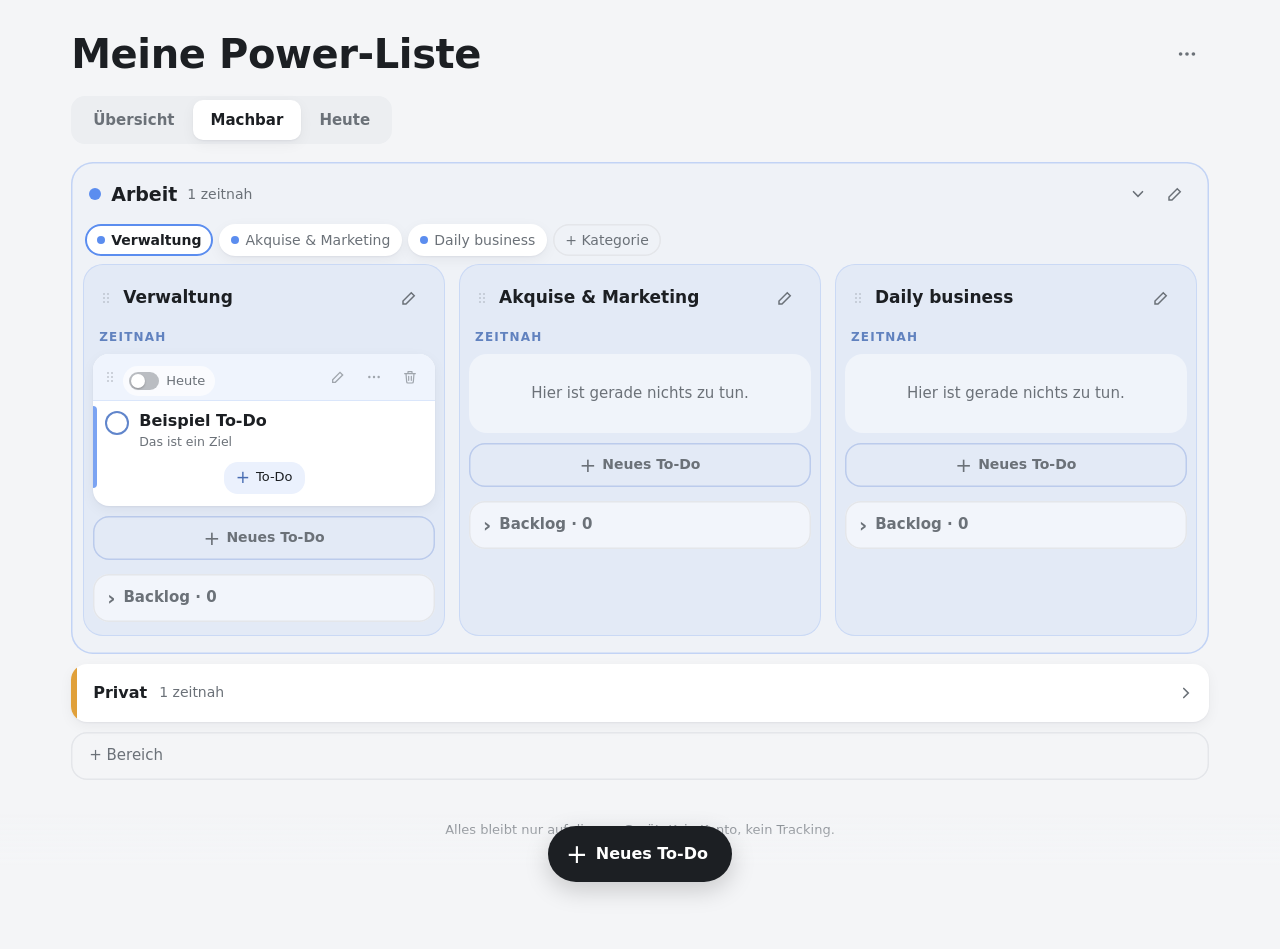
==== index.html @ 50ae7028 "Merge pull request #10 from WeirdoAndBo/claude/project-thread-3xnp7u Kategorie-Navigation über den S" ====
<!DOCTYPE html>
<html lang="de">
<head>
<meta charset="utf-8">
<meta name="viewport" content="width=device-width,initial-scale=1,viewport-fit=cover">
<title>Meine Power-Liste</title>
<meta name="description" content="Ruhige To-Do-Liste für neurodivergente Menschen. Alles bleibt auf diesem Gerät.">
<meta name="theme-color" content="#f4f5f7">
<link rel="manifest" href="manifest.webmanifest">
<link rel="icon" href="icons/icon.svg" type="image/svg+xml">
<link rel="icon" href="icons/icon-192.png" type="image/png" sizes="192x192">
<link rel="apple-touch-icon" href="icons/apple-touch-icon.png">
<meta name="mobile-web-app-capable" content="yes">
<meta name="apple-mobile-web-app-capable" content="yes">
<meta name="apple-mobile-web-app-title" content="Power-Liste">
<meta name="apple-mobile-web-app-status-bar-style" content="default">
<link rel="stylesheet" href="css/app.css">
</head>
<body>
<div class="wrap">
 <header>
  <input class="name" id="name" aria-label="Name der Liste" autocomplete="off">
  <span id="inboxSlot"></span>
  <button class="iconbtn" data-act="menu" aria-label="Einstellungen"><svg width="22" height="22" viewBox="0 0 24 24" fill="currentColor"><circle cx="5" cy="12" r="2"/><circle cx="12" cy="12" r="2"/><circle cx="19" cy="12" r="2"/></svg></button>
 </header>
 <div class="switch" role="group" aria-label="Ansicht">
  <button data-view="baum">Übersicht</button><button data-view="jetzt">Machbar</button><button data-view="heute">Heute</button>
 </div>
 <main id="acc"></main>
 <p class="foot">Alles bleibt nur auf diesem Gerät. Kein Konto, kein Tracking.</p>
</div>
<div class="dock"><button class="plus" data-act="add"><span>+</span> Neues To-Do</button></div>
<div id="focus" hidden></div>
<div id="modal" hidden></div>
<div id="toast" role="status" hidden></div>
<input type="file" id="importFile" accept=".json,application/json" hidden>
<script src="js/app.js"></script>
</body>
</html>
---- css/app.css ----
/* ============================================================================
   Meine Power-Liste – Gestaltung
   Ruhig, freundlich, aufgeräumt. Wenig Text, viel Luft. Helles Grau-Weiß, tiefe Tinte,
   Bereiche als sanfte Farbtöne, abgerundete Systemschrift (funktioniert offline).

   LESEHILFE (siehe auch DEVELOPING.md)
   - Farben, Schrift und Schatten: die Variablen in :root direkt hier drunter.
     light-dark(hell, dunkel) = erster Wert im hellen, zweiter im dunklen Modus.
   - --c ist die Farbe des jeweiligen Bereichs. Sie wird im HTML pro Element gesetzt
     (style="--c:…") und gilt dann für alles darin.
   - Jede Klasse ist an EINER Stelle beschrieben. Die Datei ist nach Teilen der App
     geordnet (Kopf, Bereiche, Karten, Übersicht, Heute, Fokusmodus, Popup …).
     Im Editor einfach nach dem Klassennamen suchen, z. B. „.card“.
   - Bildschirmbreiten: Regeln in @media(min-width:700px) gelten nur auf breiten
     Bildschirmen (Desktop), @media(max-width:…) nur auf schmalen (Handy).
   ============================================================================ */

/* ---------- Farben und Grundlagen ---------- */
:root{color-scheme:light dark;
--bg:light-dark(#f4f5f7,#141618);           /* Hintergrund der Seite */
--card:light-dark(#fff,#1e2124);            /* Karten, Popups */
--ink:light-dark(#1c1f23,#eceef0);          /* Schrift */
--mute:light-dark(#6b7178,#9aa1a8);         /* leise Schrift, Symbole */
--line:light-dark(#e4e6ea,#2c3035);         /* feine Linien */
--soft:light-dark(#eceef1,#25292d);         /* sanfte Flächen, z. B. beim Drüberfahren */
--acc:light-dark(#1c1f23,#eceef0);          /* Hauptknöpfe */
--accInk:light-dark(#fff,#141618);          /* Schrift auf Hauptknöpfen */
--shadow:0 1px 2px rgb(20 25 30/.05),0 4px 14px rgb(20 25 30/.05)}
:root[data-theme=light]{color-scheme:light}:root[data-theme=dark]{color-scheme:dark}
*{box-sizing:border-box;min-width:0}
body{margin:0;background:var(--bg);color:var(--ink);font:15px/1.5 ui-rounded,"SF Pro Rounded","Nunito","Segoe UI",system-ui,sans-serif;overflow-x:clip;-webkit-tap-highlight-color:transparent}
button,input,select{font:inherit;color:inherit}
button{cursor:pointer;border:0;background:none;padding:0}
:focus-visible{outline:3px solid color-mix(in srgb,var(--c,#5b8def) 70%,transparent);outline-offset:2px;border-radius:12px}
.wrap{max-width:1240px;margin:0 auto;padding:0 max(4vw,16px)}
.foot{color:var(--mute);font-size:13px;text-align:center;margin:-90px 0 110px}
/* Einstellung „Sanfte Animationen“ aus */
.noanim *,.noanim *::before{transition:none!important;animation:none!important}

/* ---------- Kopf: Name der Liste, Einstellungen, Umschalter Übersicht/Machbar/Heute ---------- */
header{padding:28px 0 6px;display:flex;align-items:center;gap:12px;flex-wrap:wrap}
.name{flex:1 1 240px;font-size:clamp(28px,5vw,40px);font-weight:700;letter-spacing:-.01em;border:0;background:transparent;padding:4px 8px;margin-left:-8px;border-radius:12px;line-height:1.1}
.name:hover{background:var(--soft)}.name:focus{outline:none;background:var(--card);box-shadow:var(--shadow)}
.iconbtn{width:44px;height:44px;border-radius:50%;display:grid;place-items:center;color:var(--mute)}
.iconbtn:hover{background:var(--soft)}
.inbox{height:36px;padding:0 14px;border-radius:18px;background:var(--card);box-shadow:var(--shadow);font-size:15px;color:var(--mute)}
.inbox b{color:var(--ink)}
.switch{display:inline-flex;background:var(--soft);border-radius:14px;padding:4px;margin:10px 0 18px}
.switch button{min-height:40px;padding:0 18px;border-radius:10px;font-size:15px;font-weight:600;color:var(--mute)}
.switch button[aria-pressed=true]{background:var(--card);color:var(--ink);box-shadow:var(--shadow)}

/* ---------- Bereiche: zugeklappt als Leiste, aufgeklappt mit Kategorie-Spalten ---------- */
#acc{display:grid;grid-template-columns:minmax(0,1fr);gap:10px;padding-bottom:130px}
.catbar{display:flex;align-items:center;gap:12px;width:100%;min-height:58px;padding:0 14px 0 22px;border-radius:16px;background:var(--card);box-shadow:var(--shadow);text-align:left;position:relative;overflow:hidden;transition:background .15s}
.catbar::before{content:'';position:absolute;left:0;top:0;bottom:0;width:6px;background:var(--c)}
.catbar b{font-size:16px;font-weight:600}.catbar small{flex:1;color:var(--mute);font-size:14px}
.catbar svg{color:var(--mute)}
.catbar:hover{background:color-mix(in srgb,var(--c) 7%,var(--card))}
/* Knopf „+ Bereich“ */
.catbar.new{box-shadow:inset 0 0 0 1.5px var(--line);background:transparent;color:var(--mute);min-height:48px;padding-left:18px}.catbar.new::before{display:none}
.cat.open{border-radius:22px;background:color-mix(in srgb,var(--c) 3%,var(--bg));padding:4px 12px 14px;box-shadow:inset 0 0 0 1.5px color-mix(in srgb,var(--c) 30%,transparent)}
.cathead{display:flex;align-items:center;gap:6px;min-height:56px}
.cathead .ct{flex:1;display:flex;align-items:center;gap:10px;font-size:19px;font-weight:700;text-align:left;min-height:48px;padding-left:6px}
.cathead .ct i{width:12px;height:12px;border-radius:50%;background:var(--c);flex:none}
.cathead .ct small{color:var(--mute);font-size:14px;font-weight:500}
.cathead .ct svg{transform:rotate(90deg);color:var(--mute);margin-left:auto}
/* Kategorie-Navigation: kleine Knöpfe über den Spalten, immer alle sichtbar (brechen in mehrere Zeilen um).
   Klick springt zur Spalte, die kurz aufleuchtet (Klasse .jump, setzt app.js). */
.subtabs{display:flex;flex-wrap:wrap;gap:6px;padding:2px 2px 12px}
.tab{flex:none;display:flex;align-items:center;gap:6px;min-height:32px;max-width:100%;padding:4px 12px;line-height:1.2;text-align:left;border-radius:20px;background:var(--card);box-shadow:var(--shadow);font-size:14px;color:var(--mute)}
.tab i{width:8px;height:8px;border-radius:50%;background:var(--c)}
.tab[aria-current=true]{color:var(--ink);font-weight:600;box-shadow:inset 0 0 0 2px var(--c)}
.tab.new{background:transparent;box-shadow:inset 0 0 0 1.5px var(--line)}
/* Spalten: auf dem Handy eine pro Bildschirm zum Wischen, am Desktop nebeneinander */
.cols{display:flex;gap:14px;overflow-x:auto;scroll-snap-type:x mandatory;scrollbar-width:none;padding-bottom:4px;align-items:stretch;transition:mask-position .2s}
.cols::-webkit-scrollbar{display:none}
.cat .col{flex:0 0 100%;scroll-snap-align:start;background:color-mix(in srgb,var(--c) 11%,var(--bg));border-radius:20px;padding:10px 10px 14px;box-shadow:inset 0 0 0 1px color-mix(in srgb,var(--c) 18%,transparent)}
.colhead{display:flex;align-items:center;gap:10px;margin:2px 4px 8px}
.colhead h2{margin:0;font-size:17px;display:flex;align-items:center;gap:10px}
.colhead button{margin-left:auto}
/* Griff zum Umsortieren der Kategorie-Spalten (im Spaltenkopf) */
.colhead .colgrip{margin:0 -4px 0 -2px;width:22px;height:36px;flex:none;display:grid;place-items:center;color:var(--mute);opacity:.3;cursor:grab;touch-action:none;border-radius:8px}
.colgrip svg{width:8px;height:14px}
.col:hover .colgrip{opacity:.7}
.colgrip:hover,.colgrip:focus-visible{opacity:1;background:color-mix(in srgb,var(--c) 14%,transparent)}
/* Touch-Geräte: deutlicher sichtbar und größere Fläche zum Anfassen */
@media(hover:none){.colhead .colgrip{opacity:.45;position:relative}.colgrip::before{content:'';position:absolute;inset:-4px -8px}}
/* Desktop: Spalten nebeneinander mit sinnvoller Mindestbreite. Passen nicht alle hin, wird seitlich gewischt/gescrollt. */
@media(min-width:700px){.cols{scroll-snap-type:x proximity;flex-wrap:nowrap}.cat .col{flex:1 0 300px;max-width:440px}.cat .col:only-child{max-width:600px}
 .subtabs{padding-bottom:8px}}
/* Spalte leuchtet kurz auf, nachdem man über die Kategorie-Navigation hingesprungen ist */
.cat .col.jump{animation:coljump 1s ease-out}
@keyframes coljump{0%,35%{box-shadow:inset 0 0 0 3px var(--c)}100%{box-shadow:inset 0 0 0 1px color-mix(in srgb,var(--c) 18%,transparent)}}
/* Weiche Kante rechts/links, wenn es dort noch mehr Spalten gibt (Klassen ovf-r/ovf-l, setzt app.js). Nur Desktop. */
@media(min-width:700px){
.cat.ovf-r .cols{-webkit-mask-image:linear-gradient(to right,#000 calc(100% - 56px),transparent);mask-image:linear-gradient(to right,#000 calc(100% - 56px),transparent)}
.cat.ovf-l .cols{-webkit-mask-image:linear-gradient(to left,#000 calc(100% - 56px),transparent);mask-image:linear-gradient(to left,#000 calc(100% - 56px),transparent)}
.cat.ovf-l.ovf-r .cols{-webkit-mask-image:linear-gradient(to right,transparent,#000 56px,#000 calc(100% - 56px),transparent);mask-image:linear-gradient(to right,transparent,#000 56px,#000 calc(100% - 56px),transparent)}}

/* ---------- Listen in einer Spalte: Zeitnah, Backlog, Erledigt ---------- */
.zlabel{font-size:12px;font-weight:700;letter-spacing:.1em;text-transform:uppercase;color:color-mix(in srgb,var(--c) 60%,var(--mute));margin:2px 6px 8px}
.list{display:grid;gap:10px}
.zone.list{min-height:64px;border-radius:18px;transition:background .15s}
.empty{padding:28px 18px;text-align:center;color:var(--mute);border-radius:18px;background:color-mix(in srgb,var(--c) 6%,transparent);font-size:15px}
.cat .col .empty{background:color-mix(in srgb,var(--card) 45%,transparent)}
/* Aufklappbare Kästen: „Erledigt“ (details.done) und „Backlog“ (details.bl) */
details.done{margin-top:18px}
details.bl{margin-top:14px;border-radius:16px;background:color-mix(in srgb,var(--card) 55%,transparent);box-shadow:inset 0 0 0 1.5px var(--line)}
details.done summary,details.bl summary{list-style:none;cursor:pointer;color:var(--mute);font-size:15px;display:flex;align-items:center}
details.done summary{padding:8px 4px;gap:6px}
details.bl summary{font-weight:600;padding:0 14px;min-height:48px;gap:8px}
details.done summary::-webkit-details-marker,details.bl summary::-webkit-details-marker{display:none}
details.done summary::before,details.bl summary::before{content:'›';display:inline-block;transition:transform .2s;font-size:20px;line-height:1}
details.done[open] summary::before,details.bl[open] summary::before{transform:rotate(90deg)}
/* Knopf „+ Neues To-Do“ unter den Karten einer Spalte */
.coladd{display:flex;align-items:center;justify-content:center;gap:6px;width:100%;min-height:44px;margin-top:10px;border-radius:16px;box-shadow:inset 0 0 0 1.5px color-mix(in srgb,var(--c) 30%,var(--line));color:var(--mute);font-size:14px;font-weight:600}
.coladd span{font-size:20px;font-weight:400;line-height:1}
.coladd:hover{background:color-mix(in srgb,var(--card) 60%,transparent);color:var(--ink)}
/* Zeile in „Erledigt“ und ähnlichen Listen */
.drow{display:flex;gap:10px;align-items:center;padding:8px 6px}
.drow span{color:var(--mute);text-decoration:line-through;text-decoration-color:color-mix(in srgb,var(--mute) 50%,transparent)}
.drow .mini.del{margin-left:auto}
/* Zeile im Backlog-Kasten */
.brow{display:flex;align-items:center;gap:2px;padding:2px 6px 2px 4px;border-top:1px solid var(--line);background:var(--card)}
.brow:last-child{border-radius:0 0 16px 16px}
.brow .t{flex:1;text-align:left;padding:8px 4px;font-size:14.5px;line-height:1.3;border-radius:8px}
.brow .t:hover{background:var(--soft)}
.brow small{display:block;color:var(--mute);font-size:13px}
.brow .grip{width:20px}.brow .grip svg{width:9px}
.bempty{margin:0;padding:4px 16px 14px;font-size:14px;color:var(--mute)}

/* ---------- Karte (Tabs „Machbar“ und „Heute“) ----------
   Aufbau: .chead (Kopfleiste) / .cbody (Häkchen + .ctext mit Titel) / .ask (Knopf „+ Vorher-To-Do“) */
.card{display:block;background:var(--card);border-radius:16px;padding:0 12px 12px;box-shadow:var(--shadow);cursor:pointer;position:relative;overflow:hidden;transition:transform .25s,opacity .25s}
/* farbiger Streifen links */
.card::after{content:'';position:absolute;left:0;top:52px;bottom:18px;width:4px;border-radius:0 4px 4px 0;background:var(--c);opacity:.8}
.card:hover{transform:translateY(-1px)}
.card.leaving{opacity:0;transform:translateY(8px)}
.card.dragging{box-shadow:0 12px 30px rgb(0 0 0/.18);transform:scale(1.01);z-index:2}.card.dragging .cgrip{cursor:grabbing}
.chead{display:flex;align-items:center;gap:2px;margin:0 -12px 10px;padding:4px 8px 4px 6px;min-height:36px;background:color-mix(in srgb,var(--c) 10%,var(--card));border-bottom:1px solid color-mix(in srgb,var(--c) 14%,transparent)}
.chead .sp{flex:1}
/* Griff zum Ziehen */
.cgrip{width:22px;height:34px;display:grid;place-items:center;color:var(--mute);opacity:.35;cursor:grab;touch-action:none;border-radius:6px;flex:none}
.cgrip svg{width:8px;height:14px}
.cgrip:hover,.cgrip:focus-visible{background:var(--soft)}
.card:hover .cgrip{opacity:.8}
/* Touch-Geräte: etwas größere Fläche zum Anfassen, rund um den Griff.
   position:relative hält diese Fläche beim Griff (sonst lag sie über der ganzen Karte). */
@media(hover:none){.cgrip{position:relative}.cgrip::before{content:'';position:absolute;inset:-4px -6px}}
/* Knöpfe Bearbeiten / Verschieben / Löschen */
.hbtn{width:34px;height:34px;border-radius:50%;display:grid;place-items:center;color:var(--mute);opacity:.6;flex:none}
.hbtn svg{width:16px;height:16px}.hbtn:hover,.hbtn:focus-visible{opacity:1;background:var(--soft)}
.cbody{display:flex;gap:10px;align-items:flex-start}
.ctext{flex:1}
.card h3{margin:0 0 1px;font-size:16px;font-weight:600;line-height:1.3}
.card .goal{margin:0;font-size:12.5px;color:var(--mute)}
.card .wait{margin:4px 0 0;font-size:12.5px;color:var(--mute)}
.card .ask{display:flex;align-items:center;gap:6px;width:fit-content;min-height:32px;margin:10px auto 0;padding:6px 12px;border-radius:14px;background:color-mix(in srgb,var(--c) 12%,var(--card));font-size:13px;line-height:1.25;text-align:left;color:var(--ink)}
.card .ask:hover{background:color-mix(in srgb,var(--c) 22%,var(--card))}
.card .ask b{font-size:17px;font-weight:500;line-height:1;color:color-mix(in srgb,var(--c) 70%,var(--ink))}
/* Ziel-Kette unter dem Titel („Ziel: …“, aufklappbar) */
.chain{margin:2px 0 0;font-size:12.5px;color:var(--mute)}
.chain summary{list-style:none;cursor:pointer;display:inline-flex;gap:4px;align-items:center;min-height:28px;border-radius:8px;padding-right:6px}
.chain summary::-webkit-details-marker{display:none}
.chain summary::after{content:'›';font-size:16px;line-height:1;transition:transform .2s;display:inline-block}
.chain[open] summary::after{transform:rotate(90deg)}
.chain ol{list-style:none;margin:4px 0 8px;padding:8px 12px;border-radius:12px;background:color-mix(in srgb,var(--c) 7%,var(--bg))}
.chain li{position:relative;padding:2px 0 2px 18px;color:var(--ink)}
.chain li::before{content:'';position:absolute;left:4px;top:10px;width:7px;height:7px;border-radius:50%;box-shadow:inset 0 0 0 1.5px var(--c)}
.chain li:not(:last-child)::after{content:'';position:absolute;left:7px;top:19px;bottom:-9px;width:1.5px;background:color-mix(in srgb,var(--c) 40%,transparent)}
.chain li.me{font-weight:600}.chain li.g::before{background:var(--c)}

/* ---------- Runder Abhak-Knopf ---------- */
.check{flex:none;width:24px;height:24px;border-radius:50%;box-shadow:inset 0 0 0 2px color-mix(in srgb,var(--c) 70%,var(--mute));display:grid;place-items:center;margin-top:0;transition:background .2s}
.check svg{width:13px;height:13px;opacity:0;color:#fff}
.check:hover{background:color-mix(in srgb,var(--c) 15%,transparent)}
.check[aria-checked=true]{background:var(--c);box-shadow:none}.check[aria-checked=true] svg{opacity:1}

/* ---------- Schalter „Heute“ (auf Karten; klein mit .tmini in der Übersicht) ---------- */
.today{display:inline-flex;flex-wrap:wrap;align-items:center;gap:7px;min-height:30px;margin-top:8px;padding:0 10px 0 6px;border-radius:15px;background:var(--soft);font-size:13px;color:var(--mute)}
/* der kleine Schiebeschalter: i = Bahn, i::after = Knopf */
.today i{width:30px;height:18px;border-radius:9px;background:color-mix(in srgb,var(--mute) 45%,transparent);position:relative;display:block;transition:background .2s}
.today i::after{content:'';position:absolute;top:2px;left:2px;width:14px;height:14px;border-radius:50%;background:#fff;box-shadow:0 1px 2px rgb(0 0 0/.25);transition:transform .2s}
.today[aria-checked=true]{background:color-mix(in srgb,var(--c) 14%,var(--soft));color:var(--ink)}
.today[aria-checked=true] i{background:var(--c)}.today[aria-checked=true] i::after{transform:translateX(12px)}
.chead .today{background:color-mix(in srgb,var(--card) 70%,transparent)}
.chead .today[aria-checked=true]{background:var(--card)}
.today.tmini{min-height:28px;padding:0 7px;flex:none;opacity:.55;background:transparent}
.today.tmini span{display:none}
.today.tmini i{width:26px;height:16px}.today.tmini i::after{width:12px;height:12px}.today.tmini[aria-checked=true] i::after{transform:translateX(10px)}
.today.tmini[aria-checked=true]{opacity:1}.tree .row:hover .today.tmini{opacity:1}

/* ---------- Kleine runde Knöpfe (+, Papierkorb, Pfeile) ---------- */
.mini{width:32px;height:32px;border-radius:50%;color:var(--mute);display:grid;place-items:center;font-size:18px;flex:none}
.mini:hover{background:var(--soft);color:var(--ink)}
.mini.del svg{width:16px;height:16px}.mini.del{opacity:.55}.mini.del:hover{opacity:1}
.chev svg{transition:transform .2s}.chev[aria-expanded=true] svg{transform:rotate(90deg)}

/* ---------- Tab „Übersicht“: Baum aus Zielen und Vorher-To-Dos ---------- */
.tree,.tree ul{list-style:none;margin:0;padding:0}
.tree>li{background:var(--card);border-radius:18px;box-shadow:var(--shadow);padding:8px 8px 8px 10px;margin-bottom:10px}
.tree ul{margin-left:22px;padding-left:12px;border-left:1.5px solid var(--line)}
.row{display:flex;align-items:center;gap:4px;min-height:46px}
.row .t{flex:1;min-width:0;text-align:left;padding:6px 4px;border-radius:8px;line-height:1.35;font-size:15px;overflow-wrap:break-word;hyphens:auto}
.row .t:hover{background:var(--soft)}
.tree>li>.row .t{font-weight:600;font-size:16px}
.row.isdone .t{color:var(--mute);text-decoration:line-through}
.row.inbl>.t{color:color-mix(in srgb,var(--ink) 72%,transparent)}
/* Schildchen „hilft“ und „Backlog“ */
.row .tag{flex:none;font-size:12px;color:var(--mute);background:var(--soft);border-radius:10px;padding:1px 8px}
.tag.bl{background:color-mix(in srgb,var(--c) 14%,var(--soft))}
.row .t .tag.bl{display:inline-block;vertical-align:2px;margin-left:4px;font-weight:500;font-size:11px;padding:0 7px}
/* Knöpfe im Baum erst beim Drüberfahren deutlich. Im Baum etwas schmaler, damit der Titel Platz behält.
   Unter-To-Dos haben keinen Papierkorb: Löschen über Tippen auf den Titel → „Bearbeiten“ → „Löschen“. */
.tree .mini{width:28px;opacity:.4;transition:opacity .15s}.tree .row:hover .mini,.tree .mini:focus-visible,.tree .chev{opacity:1}
@media(hover:none){.tree .mini{opacity:.6}}
.tree .row{gap:2px}
/* Kopf einer Ziel-Karte in der Übersicht (wie .chead auf Karten in „Machbar“) */
.tree>li>.chead{margin:-8px -8px 4px -10px;border-radius:18px 18px 0 0}
/* Griff an Unter-To-Dos: ziehen zum Umsortieren */
.tree .tgrip{width:18px;margin-left:-4px}
.tree .row:hover>.tgrip{opacity:.8}
@media(hover:none){.tree .tgrip{opacity:.6}}
/* Beim Ziehen: gezogenes To-Do blass, farbige Linie zeigt Stelle und Ebene */
body.treedrag{user-select:none;-webkit-user-select:none;cursor:grabbing}
.tree li.tdrag{opacity:.35}
.treeline{position:fixed;z-index:59;height:3px;border-radius:2px;background:var(--c);pointer-events:none;box-shadow:0 0 0 2px var(--card)}
.treeline::before{content:'';position:absolute;left:-5px;top:-3.5px;width:10px;height:10px;border-radius:50%;background:var(--c)}
/* Fortschrittsbalken unter einem Ziel */
.pbar{height:4px;border-radius:2px;background:var(--soft);margin:2px 8px 6px 40px;overflow:hidden}.pbar i{display:block;height:100%;background:var(--c);border-radius:2px;transition:width .5s}
/* Ziele im Backlog: blasser, mit gestrichelter Linie darüber */
.blhead{margin-top:22px;padding-top:14px;border-top:1.5px dashed color-mix(in srgb,var(--c) 30%,var(--line))}
.bltree>li{opacity:.62;box-shadow:none;background:color-mix(in srgb,var(--card) 70%,transparent)}.bltree>li:hover{opacity:.9}.bltree .row .t .tag.bl{display:none}

/* ---------- Tab „Heute“ ---------- */
.daywrap{max-width:620px;padding-bottom:120px}
.dayhead{margin:4px 0 14px;color:var(--mute);font-size:15px}
/* „Danach dran“: noch gesperrte To-Dos */
.wrow span{text-decoration:none;color:var(--ink);padding-left:42px}.wrow small{display:block;color:var(--mute);font-size:13px}

/* ---------- Knopf „+ Neues To-Do“ unten ---------- */
.dock{position:fixed;left:0;right:0;bottom:0;display:flex;justify-content:center;padding:14px 0 calc(18px + env(safe-area-inset-bottom));pointer-events:none;background:linear-gradient(transparent,var(--bg) 60%)}
.plus{pointer-events:auto;height:56px;padding:0 24px 0 18px;border-radius:28px;background:var(--acc);color:var(--accInk);display:flex;gap:8px;align-items:center;font-weight:600;font-size:16px;box-shadow:0 8px 24px rgb(0 0 0/.18)}
.plus span{font-size:26px;line-height:1;font-weight:400}

/* ---------- Fokusmodus (Vollbild für ein To-Do) ---------- */
#focus{position:fixed;inset:0;z-index:30;background:color-mix(in srgb,var(--c) 16%,var(--bg));display:flex;flex-direction:column;overflow:auto}
#focus[hidden]{display:none}
.ftop{display:flex;align-items:center;justify-content:space-between;padding:20px max(5vw,18px)}
.ftop .fbtns{display:flex;gap:4px}
.ftop small{font-size:13px;font-weight:700;letter-spacing:.14em;color:color-mix(in srgb,var(--c) 60%,var(--ink))}
.fmain{flex:1;width:min(600px,100%);margin:0 auto;padding:4vh 22px 40px;display:flex;flex-direction:column;justify-content:center;gap:18px}
.fmain .goal{margin:0;color:var(--mute);font-size:15px}
.fmain h1{margin:0;font-size:clamp(28px,6vw,44px);line-height:1.12;letter-spacing:-.01em;text-wrap:balance}
.bigcheck{display:flex;align-items:center;gap:14px;margin-top:8px;align-self:flex-start;padding:6px 18px 6px 6px;border-radius:40px;background:var(--card);box-shadow:var(--shadow);font-size:16px;color:var(--mute)}
.bigcheck .check{width:44px;height:44px}.bigcheck .check svg{width:22px;height:22px}
.before{display:grid;gap:6px}
.before p{margin:0;color:var(--mute);font-size:14px}
.before .drow{background:color-mix(in srgb,var(--card) 70%,transparent);border-radius:14px;padding:8px 12px}
.before .drow span{text-decoration:none;color:var(--ink)}
.softbtn{align-self:flex-start;min-height:44px;padding:0 18px;border-radius:22px;background:color-mix(in srgb,var(--card) 70%,transparent);font-size:15px}
.fbot{display:flex;justify-content:center;padding:18px 0 calc(28px + env(safe-area-inset-bottom))}

/* ---------- Popup (auf dem Handy als Blatt von unten) ---------- */
#modal{position:fixed;inset:0;z-index:40;background:rgb(15 18 22/.32);display:flex;align-items:center;justify-content:center;padding:16px}
#modal[hidden]{display:none}
.box{background:var(--card);border-radius:24px;padding:24px;width:min(480px,100%);max-height:90vh;overflow:auto;box-shadow:0 24px 60px rgb(0 0 0/.22)}
@media(max-width:600px){#modal{align-items:flex-end;padding:0}.box{border-radius:24px 24px 0 0;width:100%;padding-bottom:calc(24px + env(safe-area-inset-bottom))}}
.box h2{margin:0 0 14px;font-size:20px}
.box p{margin:6px 0;color:var(--mute);font-size:15px}
.box .prehint{font-size:13px;margin:2px 0 0}
.field{width:100%;min-height:52px;padding:12px 14px;border-radius:14px;border:1.5px solid var(--line);background:var(--bg);font-size:17px}
.field:focus{outline:none;border-color:var(--ink)}
.lbl{display:block;margin:16px 0 6px;font-size:14px;color:var(--mute)}
.pkat[hidden]{display:none}
/* Umschalter mit zwei Möglichkeiten (z. B. „Geht sonst nicht“ / „Würde nur helfen“) */
.seg{display:flex;gap:6px;background:var(--soft);border-radius:14px;padding:4px;margin-top:14px}
.seg label{flex:1;text-align:center;min-height:42px;display:grid;place-items:center;border-radius:10px;font-size:15px;cursor:pointer;color:var(--mute);padding:4px 6px;line-height:1.2}
.seg input{position:absolute;opacity:0;pointer-events:none}
.seg label:has(input:checked){background:var(--card);color:var(--ink);font-weight:600;box-shadow:var(--shadow)}
.seg label:has(input:focus-visible){outline:3px solid #5b8def}
/* „Neues Ziel“ / „Unter-To-Do“: zeigt nur die passenden Teile des Popups */
.box:has(#w-goal:checked) .only-sub{display:none}
.box:has(#w-sub:checked) .only-goal{display:none}
.btns{display:flex;gap:8px;justify-content:flex-end;margin-top:22px;flex-wrap:wrap}
.btn{min-height:48px;padding:0 20px;border-radius:14px;font-weight:600;background:var(--soft)}
.btn.pri{background:var(--acc);color:var(--accInk)}
.btn.ghost{background:none;color:var(--mute);font-weight:500}
.lrow{display:flex;align-items:center;gap:6px;padding:6px 6px 6px 12px;border-radius:12px;background:var(--bg);margin-bottom:6px;font-size:15px}
.lrow span{flex:1}
.link{color:var(--mute);font-size:15px;min-height:40px;padding:0 4px;text-decoration:underline;text-underline-offset:3px}
/* Farbauswahl im Bereich-Popup */
.swatches{display:flex;gap:10px;flex-wrap:wrap;margin-top:8px}
.swatches label{width:40px;height:40px;border-radius:50%;background:var(--c);cursor:pointer;display:grid;place-items:center}
.swatches input{position:absolute;opacity:0}
.swatches label:has(input:checked){box-shadow:0 0 0 3px var(--card),0 0 0 5px var(--c)}
.opt{display:flex;gap:12px;align-items:center;min-height:48px;font-size:16px}
.opt input{width:20px;height:20px}

/* ---------- Vorher-Liste im Popup „Neues To-Do“ (eingerückt = kommt davor) ---------- */
.prelist{display:grid;gap:6px}
.prerow{display:flex;gap:2px;align-items:center;padding-left:calc(var(--l,0)*26px);position:relative}
.prerow:not([data-l="0"])::before{content:'';position:absolute;left:calc(var(--l)*26px - 16px);top:4px;height:20px;width:10px;border-left:1.5px solid var(--mute);border-bottom:1.5px solid var(--mute);border-bottom-left-radius:6px;opacity:.5}
.prerow .field{min-height:46px;padding:10px 12px;font-size:16px;margin-right:4px}
.preadd{margin-top:6px}
.grip{flex:none;width:28px;height:46px;display:grid;place-items:center;color:var(--mute);cursor:grab;touch-action:none;opacity:.7}
.prerow.dragging{opacity:.85}.prerow.dragging .field{border-color:var(--ink);box-shadow:var(--shadow)}.prerow.dragging .grip{cursor:grabbing}

/* ---------- Popup „Cool, geschafft! Next!“ ---------- */
.next{text-align:center;padding:6px 0 0}
.next .yay{margin:0 0 6px;font-size:14px;color:var(--mute);opacity:.85;letter-spacing:.01em}
.next h2{margin:0 0 22px;font-size:clamp(26px,7vw,34px);line-height:1.15;text-wrap:balance;color:color-mix(in srgb,var(--c) 78%,var(--ink))}
.nbtns{display:grid;grid-template-columns:repeat(3,minmax(0,1fr));gap:8px}
.nbtns .btn{padding:6px 8px;font-size:15px;line-height:1.2;min-height:52px}
.nbtns .btn.pri{background:color-mix(in srgb,var(--c) 72%,#000);color:#fff}
.nbtns .btn.ghost{background:var(--soft)}
@media(max-width:380px){.nbtns .btn{font-size:14px}}

/* ---------- Hinweis unten (mit „Rückgängig“) ---------- */
#toast{position:fixed;left:50%;bottom:92px;transform:translateX(-50%);z-index:50;background:var(--ink);color:var(--bg);padding:8px 8px 8px 18px;border-radius:16px;display:flex;gap:10px;align-items:center;font-size:15px;width:max-content;max-width:calc(100% - 24px)}
#toast[hidden]{display:none}#toast span{flex:1}#toast button{min-height:38px;padding:0 12px;border-radius:10px;background:rgb(127 127 127/.25)}

/* ---------- Ziehen am Griff (Klassen setzt app.js) ----------
   body.dnd = es wird gerade gezogen, .over = Ablageziel unter dem Finger,
   .dragghost = Kopie, die dem Finger folgt, .src-drag = die Karte am alten Platz */
body.dnd{user-select:none;-webkit-user-select:none;cursor:grabbing}
body.dnd .catbar[data-drop],body.dnd .subtabs .tab[data-drop],body.dnd .zone{outline:2px dashed color-mix(in srgb,var(--c) 55%,transparent);outline-offset:-2px}
body.dnd .over{background:color-mix(in srgb,var(--c) 22%,var(--card))!important;outline:2.5px solid var(--c)!important}
.dragghost{position:fixed;z-index:60;pointer-events:none;opacity:.93;transform:rotate(1.5deg);box-shadow:0 16px 40px rgb(0 0 0/.25)!important;border-radius:16px}
.src-drag{opacity:.3}

/* ---------- Kategorie-Spalten umsortieren (Klassen setzt app.js) ----------
   body.coldrag = es wird gerade eine Spalte gezogen, .lift = die gezogene Spalte,
   .dropl/.dropr = farbige Kante links/rechts an der Zielstelle, .colghost = Namensschild am Finger */
body.coldrag{user-select:none;-webkit-user-select:none;cursor:grabbing}
body.coldrag .cat .cols{scroll-snap-type:none!important}
.cat .col.lift{opacity:.45}
.cat .col.dropl{box-shadow:inset 4px 0 0 var(--c),inset 0 0 0 1px color-mix(in srgb,var(--c) 18%,transparent)}
.cat .col.dropr{box-shadow:inset -4px 0 0 var(--c),inset 0 0 0 1px color-mix(in srgb,var(--c) 18%,transparent)}
.colghost{padding:10px 16px;background:var(--card);font-weight:700;font-size:15px;border-left:4px solid var(--c);max-width:260px;white-space:nowrap;overflow:hidden;text-overflow:ellipsis}
/* „Reihenfolge: ← Nach links / Nach rechts →“ im Popup „Kategorie bearbeiten“ */
.subpos{display:flex;align-items:center;gap:8px;flex-wrap:wrap;margin-top:16px}
.subpos .lbl{margin:0 auto 0 0}
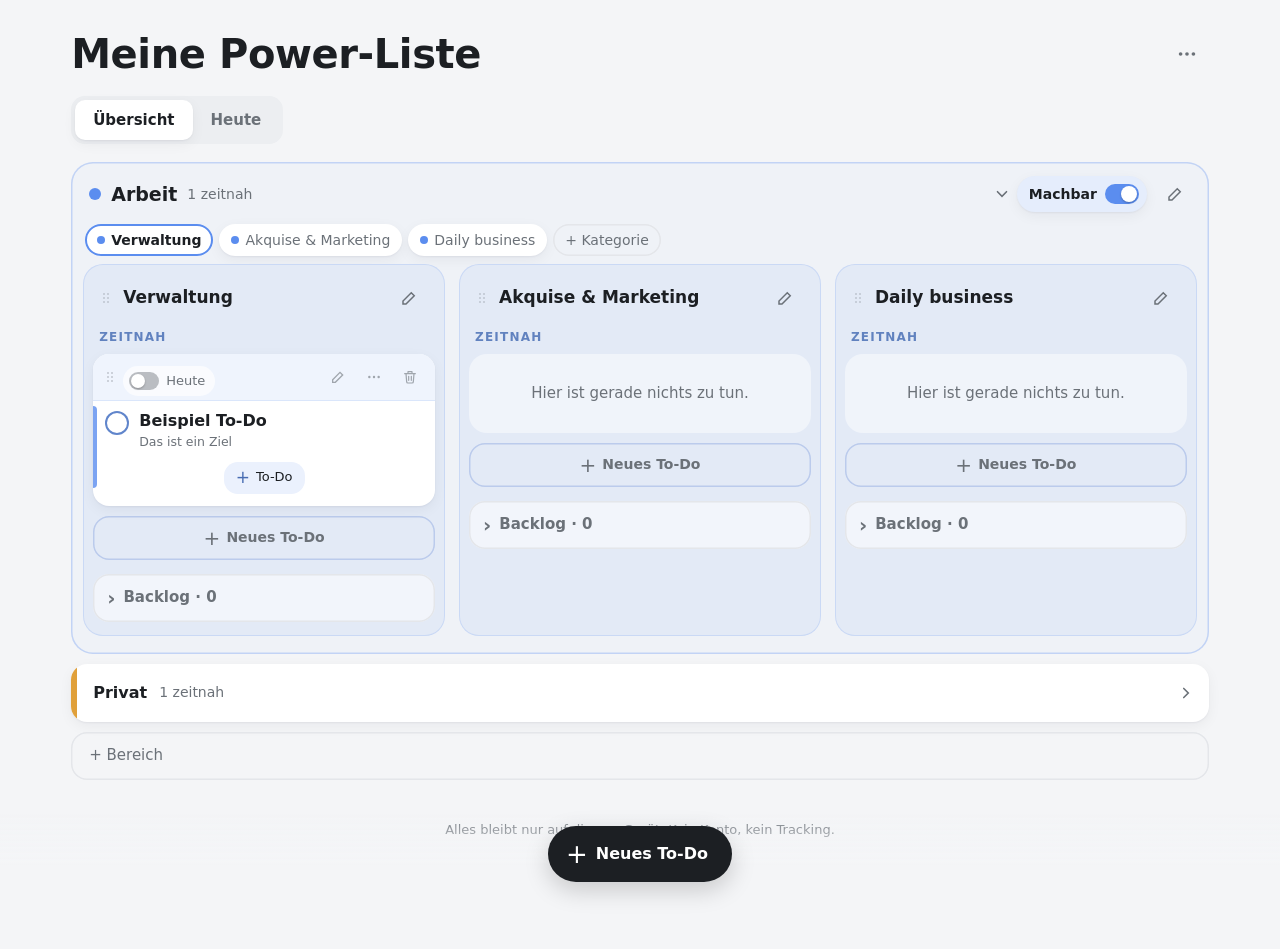
==== commit e7a1c63f: "Merge 14679f6262ca5a779ee560ac8e2f78d0028426d6 into 50ae702894d84d4ca259e64a35a6a4c8db47755d" ====
--- a/index.html
+++ b/index.html
@@ -24,7 +24,7 @@
   <button class="iconbtn" data-act="menu" aria-label="Einstellungen"><svg width="22" height="22" viewBox="0 0 24 24" fill="currentColor"><circle cx="5" cy="12" r="2"/><circle cx="12" cy="12" r="2"/><circle cx="19" cy="12" r="2"/></svg></button>
  </header>
  <div class="switch" role="group" aria-label="Ansicht">
-  <button data-view="baum">Übersicht</button><button data-view="jetzt">Machbar</button><button data-view="heute">Heute</button>
+  <button data-view="baum">Übersicht</button><button data-view="heute">Heute</button>
  </div>
  <main id="acc"></main>
  <p class="foot">Alles bleibt nur auf diesem Gerät. Kein Konto, kein Tracking.</p>
--- a/css/app.css
+++ b/css/app.css
@@ -37,7 +37,7 @@
 /* Einstellung „Sanfte Animationen“ aus */
 .noanim *,.noanim *::before{transition:none!important;animation:none!important}
 
-/* ---------- Kopf: Name der Liste, Einstellungen, Umschalter Übersicht/Machbar/Heute ---------- */
+/* ---------- Kopf: Name der Liste, Einstellungen, Umschalter Übersicht/Heute ---------- */
 header{padding:28px 0 6px;display:flex;align-items:center;gap:12px;flex-wrap:wrap}
 .name{flex:1 1 240px;font-size:clamp(28px,5vw,40px);font-weight:700;letter-spacing:-.01em;border:0;background:transparent;padding:4px 8px;margin-left:-8px;border-radius:12px;line-height:1.1}
 .name:hover{background:var(--soft)}.name:focus{outline:none;background:var(--card);box-shadow:var(--shadow)}
@@ -64,6 +64,19 @@
 .cathead .ct i{width:12px;height:12px;border-radius:50%;background:var(--c);flex:none}
 .cathead .ct small{color:var(--mute);font-size:14px;font-weight:500}
 .cathead .ct svg{transform:rotate(90deg);color:var(--mute);margin-left:auto}
+/* Schalter „Machbar“ im Kopf des Bereichs (Version C): an = nur To-Dos zeigen, die man jetzt tun kann */
+.mswitch{flex:none;display:inline-flex;align-items:center;gap:8px;min-height:36px;padding:0 8px 0 12px;border-radius:18px;background:var(--card);box-shadow:var(--shadow);font-size:14px;font-weight:600;color:var(--mute)}
+.mswitch i{width:34px;height:20px;border-radius:10px;background:color-mix(in srgb,var(--mute) 45%,transparent);position:relative;display:block;transition:background .2s}
+.mswitch i::after{content:'';position:absolute;top:2px;left:2px;width:16px;height:16px;border-radius:50%;background:#fff;box-shadow:0 1px 2px rgb(0 0 0/.25);transition:transform .2s}
+.mswitch[aria-checked=true]{background:color-mix(in srgb,var(--c) 16%,var(--card));color:var(--ink)}
+.mswitch[aria-checked=true] i{background:var(--c)}.mswitch[aria-checked=true] i::after{transform:translateX(14px)}
+/* Handy: neben dem Schalter ist wenig Platz, deshalb steht „9 zeitnah · 2 im Backlog“ unter dem Namen */
+@media(max-width:600px){
+ .cathead .ct{display:grid;grid-template-columns:auto 1fr auto;column-gap:8px;row-gap:0;min-width:0}
+ .cathead .ct small{grid-column:2/4;grid-row:2;font-size:13px;line-height:1.3}
+ .mswitch{padding:0 6px 0 10px;gap:6px}
+ .cathead .ct svg{grid-column:3;grid-row:1}
+}
 /* Kategorie-Navigation: kleine Knöpfe über den Spalten, immer alle sichtbar (brechen in mehrere Zeilen um).
    Klick springt zur Spalte, die kurz aufleuchtet (Klasse .jump, setzt app.js). */
 .subtabs{display:flex;flex-wrap:wrap;gap:6px;padding:2px 2px 12px}
@@ -198,12 +211,25 @@
 
 /* ---------- Tab „Übersicht“: Baum aus Zielen und Vorher-To-Dos ---------- */
 .tree,.tree ul{list-style:none;margin:0;padding:0}
-.tree>li{background:var(--card);border-radius:18px;box-shadow:var(--shadow);padding:8px 8px 8px 10px;margin-bottom:10px}
+.tree>li:not(.card){background:var(--card);border-radius:18px;box-shadow:var(--shadow);padding:8px 8px 8px 10px;margin-bottom:10px}
+/* Version C: Ziele in der Übersicht sind dieselben Karten (.card) wie mit Schalter „Machbar“ an */
+.tree>li.card{margin-bottom:10px}
+.tree>li.card:hover{transform:none}
+.tcard>ul{margin:6px 0 0 8px}
+.tcard .pbar{margin:10px 0 2px 38px}
+/* Knopf „3 Vorher-To-Dos“ auf einer Ziel-Karte: klappt die Vorher-To-Dos auf und zu */
+.ttog{display:flex;align-items:center;gap:4px;min-height:32px;margin:6px 0 0 30px;padding:2px 10px 2px 4px;border-radius:12px;font-size:13px;color:var(--mute)}
+.ttog:hover{background:var(--soft);color:var(--ink)}
+.ttog svg{width:16px;height:16px;transition:transform .2s}.ttog[aria-expanded=true] svg{transform:rotate(90deg)}
+/* Ablageflächen in der Übersicht. Ein leerer Backlog erscheint nur beim Ziehen. */
+.tzone{border-radius:18px}
+.tzone.list{display:block}
+.tzempty{display:none}body.dnd .tzempty{display:block;padding:0 0 4px}
 .tree ul{margin-left:22px;padding-left:12px;border-left:1.5px solid var(--line)}
 .row{display:flex;align-items:center;gap:4px;min-height:46px}
 .row .t{flex:1;min-width:0;text-align:left;padding:6px 4px;border-radius:8px;line-height:1.35;font-size:15px;overflow-wrap:break-word;hyphens:auto}
 .row .t:hover{background:var(--soft)}
-.tree>li>.row .t{font-weight:600;font-size:16px}
+.tree>li:not(.card)>.row .t{font-weight:600;font-size:16px}
 .row.isdone .t{color:var(--mute);text-decoration:line-through}
 .row.inbl>.t{color:color-mix(in srgb,var(--ink) 72%,transparent)}
 /* Schildchen „hilft“ und „Backlog“ */
@@ -215,8 +241,6 @@
 .tree .mini{width:28px;opacity:.4;transition:opacity .15s}.tree .row:hover .mini,.tree .mini:focus-visible,.tree .chev{opacity:1}
 @media(hover:none){.tree .mini{opacity:.6}}
 .tree .row{gap:2px}
-/* Kopf einer Ziel-Karte in der Übersicht (wie .chead auf Karten in „Machbar“) */
-.tree>li>.chead{margin:-8px -8px 4px -10px;border-radius:18px 18px 0 0}
 /* Griff an Unter-To-Dos: ziehen zum Umsortieren */
 .tree .tgrip{width:18px;margin-left:-4px}
 .tree .row:hover>.tgrip{opacity:.8}
@@ -326,7 +350,7 @@
 body.dnd{user-select:none;-webkit-user-select:none;cursor:grabbing}
 body.dnd .catbar[data-drop],body.dnd .subtabs .tab[data-drop],body.dnd .zone{outline:2px dashed color-mix(in srgb,var(--c) 55%,transparent);outline-offset:-2px}
 body.dnd .over{background:color-mix(in srgb,var(--c) 22%,var(--card))!important;outline:2.5px solid var(--c)!important}
-.dragghost{position:fixed;z-index:60;pointer-events:none;opacity:.93;transform:rotate(1.5deg);box-shadow:0 16px 40px rgb(0 0 0/.25)!important;border-radius:16px}
+.dragghost{list-style:none;position:fixed;z-index:60;pointer-events:none;opacity:.93;transform:rotate(1.5deg);box-shadow:0 16px 40px rgb(0 0 0/.25)!important;border-radius:16px}
 .src-drag{opacity:.3}
 
 /* ---------- Kategorie-Spalten umsortieren (Klassen setzt app.js) ----------
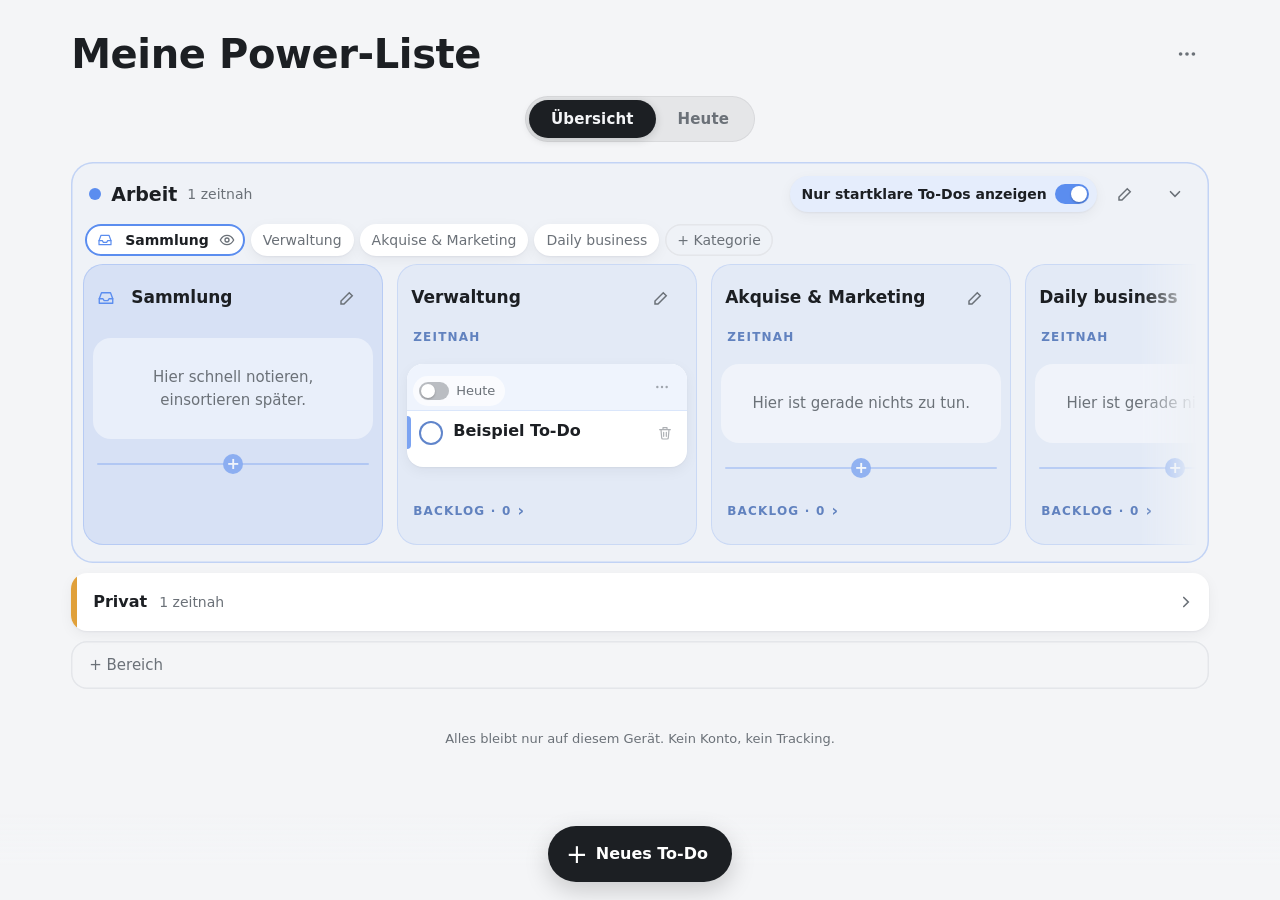
==== commit b576699b: "Version C 1.0.35: Handy – Schnelleingabe unten, mehrere To-Dos im Popup mit davor/danach, Zurück-Tas" ====
--- a/index.html
+++ b/index.html
@@ -29,8 +29,18 @@
  <main id="acc"></main>
  <p class="foot">Alles bleibt nur auf diesem Gerät. Kein Konto, kein Tracking.</p>
 </div>
-<div class="dock"><button class="plus" data-act="add"><span>+</span> Neues To-Do</button></div>
-<div id="focus" hidden></div>
+<div class="dock"><button class="plus" data-act="add"><span>+</span> Neues To-Do</button>
+ <div class="qbar" id="qbar">
+  <p class="qlabel" id="qlabel" aria-live="polite"></p>
+  <div class="qrow">
+   <button type="button" class="qarrow prev" data-act="qstep" data-d="-1" aria-label="Vorherige Kategorie (lange drücken: alle Kategorien)"><svg width="20" height="20" viewBox="0 0 24 24" fill="none" stroke="currentColor" stroke-width="2.6" stroke-linecap="round" stroke-linejoin="round"><path d="M15 6l-6 6 6 6"/></svg></button>
+   <input class="qin" id="qin" placeholder="Neues To-Do" autocomplete="off" enterkeyhint="send" aria-label="Neues To-Do">
+   <button type="button" class="qarrow next" data-act="qstep" data-d="1" aria-label="Nächste Kategorie (lange drücken: alle Kategorien)"><svg width="20" height="20" viewBox="0 0 24 24" fill="none" stroke="currentColor" stroke-width="2.6" stroke-linecap="round" stroke-linejoin="round"><path d="M9 6l6 6-6 6"/></svg></button>
+  </div>
+  <button type="button" class="qmore" data-act="qmore" aria-expanded="false" aria-controls="qopts" aria-label="Wohin einsortieren?"><svg width="18" height="12" viewBox="0 0 24 14" fill="none" stroke="currentColor" stroke-width="2.6" stroke-linecap="round" stroke-linejoin="round"><path d="M5 10l7-6 7 6"/></svg></button>
+  <div class="qopts" id="qopts" inert></div>
+ </div>
+</div>
 <div id="modal" hidden></div>
 <div id="toast" role="status" hidden></div>
 <input type="file" id="importFile" accept=".json,application/json" hidden>
--- a/css/app.css
+++ b/css/app.css
@@ -28,7 +28,9 @@
 --shadow:0 1px 2px rgb(20 25 30/.05),0 4px 14px rgb(20 25 30/.05)}
 :root[data-theme=light]{color-scheme:light}:root[data-theme=dark]{color-scheme:dark}
 *{box-sizing:border-box;min-width:0}
-body{margin:0;background:var(--bg);color:var(--ink);font:15px/1.5 ui-rounded,"SF Pro Rounded","Nunito","Segoe UI",system-ui,sans-serif;overflow-x:clip;-webkit-tap-highlight-color:transparent}
+/* Nichts darf seitlich über den Bildschirm hinausragen (auf dem Handy sonst seitlich verschiebbar) */
+html{overflow-x:hidden}
+body{margin:0;max-width:100%;background:var(--bg);color:var(--ink);font:15px/1.5 ui-rounded,"SF Pro Rounded","Nunito","Segoe UI",system-ui,sans-serif;overflow-x:clip;-webkit-tap-highlight-color:transparent}
 button,input,select{font:inherit;color:inherit}
 button{cursor:pointer;border:0;background:none;padding:0}
 :focus-visible{outline:3px solid color-mix(in srgb,var(--c,#5b8def) 70%,transparent);outline-offset:2px;border-radius:12px}
@@ -81,13 +83,13 @@
    Klick springt zur Spalte, die kurz aufleuchtet (Klasse .jump, setzt app.js). */
 .subtabs{display:flex;flex-wrap:wrap;gap:6px;padding:2px 2px 12px}
 .tab{flex:none;display:flex;align-items:center;gap:6px;min-height:32px;max-width:100%;padding:4px 12px;line-height:1.2;text-align:left;border-radius:20px;background:var(--card);box-shadow:var(--shadow);font-size:14px;color:var(--mute)}
-.tab i{width:8px;height:8px;border-radius:50%;background:var(--c)}
+/* Version C: kein farbiger Punkt mehr in den Kategorie-Knöpfen (Rahmen zeigt die aktive Spalte, Emoji reicht) */
 .tab[aria-current=true]{color:var(--ink);font-weight:600;box-shadow:inset 0 0 0 2px var(--c)}
 .tab.new{background:transparent;box-shadow:inset 0 0 0 1.5px var(--line)}
 /* Spalten: auf dem Handy eine pro Bildschirm zum Wischen, am Desktop nebeneinander */
 .cols{display:flex;gap:14px;overflow-x:auto;scroll-snap-type:x mandatory;scrollbar-width:none;padding-bottom:4px;align-items:stretch;transition:mask-position .2s}
 .cols::-webkit-scrollbar{display:none}
-.cat .col{flex:0 0 100%;scroll-snap-align:start;background:color-mix(in srgb,var(--c) 11%,var(--bg));border-radius:20px;padding:10px 10px 14px;box-shadow:inset 0 0 0 1px color-mix(in srgb,var(--c) 18%,transparent)}
+.cat .col{position:relative;flex:0 0 100%;scroll-snap-align:start;background:color-mix(in srgb,var(--c) 11%,var(--bg));border-radius:20px;padding:10px 10px 14px;box-shadow:inset 0 0 0 1px color-mix(in srgb,var(--c) 18%,transparent)}
 .colhead{display:flex;align-items:center;gap:10px;margin:2px 4px 8px}
 .colhead h2{margin:0;font-size:17px;display:flex;align-items:center;gap:10px}
 .colhead button{margin-left:auto}
@@ -215,7 +217,9 @@
 /* Version C: Ziele in der Übersicht sind dieselben Karten (.card) wie mit Schalter „Machbar“ an */
 .tree>li.card{margin-bottom:10px}
 .tree>li.card:hover{transform:none}
-.tcard>ul{margin:6px 0 0 8px}
+/* Vorher-To-Dos auf der Ziel-Karte: nur wenig eingerückt (10 + 8 px je Ebene), dünne Linie in Bereichsfarbe */
+.tree .tcard>ul{margin:6px -4px 0;padding:0;border:0}
+.tree .tcard ul ul{margin-left:10px;padding-left:8px;border-left:2px solid color-mix(in srgb,var(--c) 30%,transparent)}
 .tcard .pbar{margin:10px 0 2px 38px}
 /* Knopf „3 Vorher-To-Dos“ auf einer Ziel-Karte: klappt die Vorher-To-Dos auf und zu */
 .ttog{display:flex;align-items:center;gap:4px;min-height:32px;margin:6px 0 0 30px;padding:2px 10px 2px 4px;border-radius:12px;font-size:13px;color:var(--mute)}
@@ -267,28 +271,11 @@
 .plus{pointer-events:auto;height:56px;padding:0 24px 0 18px;border-radius:28px;background:var(--acc);color:var(--accInk);display:flex;gap:8px;align-items:center;font-weight:600;font-size:16px;box-shadow:0 8px 24px rgb(0 0 0/.18)}
 .plus span{font-size:26px;line-height:1;font-weight:400}
 
-/* ---------- Fokusmodus (Vollbild für ein To-Do) ---------- */
-#focus{position:fixed;inset:0;z-index:30;background:color-mix(in srgb,var(--c) 16%,var(--bg));display:flex;flex-direction:column;overflow:auto}
-#focus[hidden]{display:none}
-.ftop{display:flex;align-items:center;justify-content:space-between;padding:20px max(5vw,18px)}
-.ftop .fbtns{display:flex;gap:4px}
-.ftop small{font-size:13px;font-weight:700;letter-spacing:.14em;color:color-mix(in srgb,var(--c) 60%,var(--ink))}
-.fmain{flex:1;width:min(600px,100%);margin:0 auto;padding:4vh 22px 40px;display:flex;flex-direction:column;justify-content:center;gap:18px}
-.fmain .goal{margin:0;color:var(--mute);font-size:15px}
-.fmain h1{margin:0;font-size:clamp(28px,6vw,44px);line-height:1.12;letter-spacing:-.01em;text-wrap:balance}
-.bigcheck{display:flex;align-items:center;gap:14px;margin-top:8px;align-self:flex-start;padding:6px 18px 6px 6px;border-radius:40px;background:var(--card);box-shadow:var(--shadow);font-size:16px;color:var(--mute)}
-.bigcheck .check{width:44px;height:44px}.bigcheck .check svg{width:22px;height:22px}
-.before{display:grid;gap:6px}
-.before p{margin:0;color:var(--mute);font-size:14px}
-.before .drow{background:color-mix(in srgb,var(--card) 70%,transparent);border-radius:14px;padding:8px 12px}
-.before .drow span{text-decoration:none;color:var(--ink)}
-.softbtn{align-self:flex-start;min-height:44px;padding:0 18px;border-radius:22px;background:color-mix(in srgb,var(--card) 70%,transparent);font-size:15px}
-.fbot{display:flex;justify-content:center;padding:18px 0 calc(28px + env(safe-area-inset-bottom))}
 
 /* ---------- Popup (auf dem Handy als Blatt von unten) ---------- */
 #modal{position:fixed;inset:0;z-index:40;background:rgb(15 18 22/.32);display:flex;align-items:center;justify-content:center;padding:16px}
 #modal[hidden]{display:none}
-.box{background:var(--card);border-radius:24px;padding:24px;width:min(480px,100%);max-height:90vh;overflow:auto;box-shadow:0 24px 60px rgb(0 0 0/.22)}
+.box{background:var(--card);border-radius:24px;padding:24px;width:min(480px,100%);max-width:100%;overflow-x:hidden;overflow-wrap:anywhere;max-height:90vh;overflow:auto;box-shadow:0 24px 60px rgb(0 0 0/.22)}
 @media(max-width:600px){#modal{align-items:flex-end;padding:0}.box{border-radius:24px 24px 0 0;width:100%;padding-bottom:calc(24px + env(safe-area-inset-bottom))}}
 .box h2{margin:0 0 14px;font-size:20px}
 .box p{margin:6px 0;color:var(--mute);font-size:15px}
@@ -365,3 +352,341 @@
 /* „Reihenfolge: ← Nach links / Nach rechts →“ im Popup „Kategorie bearbeiten“ */
 .subpos{display:flex;align-items:center;gap:8px;flex-wrap:wrap;margin-top:16px}
 .subpos .lbl{margin:0 auto 0 0}
+
+/* ---------- Version C: direkt bedienen ----------
+   Ziehen geht überall, wo man anfasst (app.js, Abschnitt „Ziehen“ Nr. 6). Die Griffe gibt es nur noch für die
+   Tastatur: unsichtbar, bis man sie mit Tab ansteuert. Am Handy: kurz halten (.held), dann ziehen. */
+.cgrip,.colhead .colgrip{position:absolute;width:1px;height:1px;overflow:hidden;opacity:0;pointer-events:none;margin:0}
+.cgrip:focus-visible,.colhead .colgrip:focus-visible{position:static;width:22px;height:34px;opacity:1;overflow:visible}
+.card,.brow,.tcard li>.row,.colhead{-webkit-user-select:none;user-select:none;-webkit-touch-callout:none}
+.colhead{cursor:grab}
+.held{transform:scale(1.02);box-shadow:0 14px 34px rgb(0 0 0/.18);transition:transform .15s,box-shadow .15s}
+/* Titel: antippen = direkt bearbeiten */
+.t[data-act=rename]{cursor:text;border-radius:6px}
+.t[data-act=rename]:hover{background:var(--soft)}
+.card h3 .t{display:inline;padding:1px 3px;margin:-1px -3px}
+.row .tw{flex:1;min-width:0;padding:6px 4px;line-height:1.35;font-size:15px;overflow-wrap:break-word;hyphens:auto}
+.row .tw .t{flex:none;padding:1px 3px;margin:-1px -3px;font-size:inherit}
+.row.isdone .tw .t{color:var(--mute);text-decoration:line-through}
+.btext{flex:1;min-width:0;padding:8px 4px;font-size:14.5px;line-height:1.3}
+.tinput{font:inherit;color:var(--ink);width:100%;min-width:8em;border:0;border-radius:6px;padding:2px 4px;margin:-2px -4px;background:var(--card);box-shadow:inset 0 0 0 2px var(--c,var(--ink));outline:none}
+.t.editing{display:block;background:none}
+/* + und Mülleimer hinter dem Titel einer Karte */
+.ctext{min-width:0}
+.cacts{display:flex;flex:none;margin:-4px -6px 0 0}
+.mini.add{font-weight:500;color:color-mix(in srgb,var(--c) 70%,var(--ink))}
+.tree .row .mini.del{opacity:.4}.tree .row:hover .mini.del{opacity:.8}
+.tree .cacts .mini{opacity:1}.tree .cacts .mini.del{opacity:.55}
+/* Version C: ein Pfeil im Kartenkopf klappt alle Vorher-To-Dos auf oder zu; daneben die Anzahl */
+.cardtog{width:auto;padding:0 6px 0 8px;border-radius:17px;gap:2px;display:flex;align-items:center;opacity:.8}
+.cardtog small{font-size:12px;font-weight:600}
+.cardtog svg{transform:rotate(90deg);transition:transform .2s}.cardtog[aria-expanded=true] svg{transform:rotate(-90deg)}
+/* „+“ zwischen den To-Dos: unsichtbarer Streifen, mit der Maus darüber erscheinen Linie und „+“.
+   .deeper = direkt unter einem To-Do: das neue kommt davor (eine Ebene tiefer, deshalb eingerückt). */
+.ins{display:block;position:relative;width:100%;height:12px;margin:-3px 0;z-index:1;cursor:pointer;opacity:0;transition:opacity .12s}
+.ins.deeper{width:calc(100% - 20px);margin-left:20px}
+.ins::before{content:'';position:absolute;left:4px;right:4px;top:50%;height:2px;margin-top:-1px;border-radius:1px;background:var(--c)}
+.ins span{position:absolute;left:50%;top:50%;width:20px;height:20px;margin:-10px 0 0 -10px;border-radius:50%;background:var(--c);color:#fff;font-size:16px;line-height:20px;text-align:center;font-weight:600}
+.ins:hover,.ins:focus-visible{opacity:1}
+body.dnd .ins,body.treedrag .ins{visibility:hidden}
+.insrow{padding:4px 6px 4px 40px}
+.insrow .tinput{margin:0;padding:6px 8px}
+/* Ohne Maus (Handy): Streifen etwas höher und ganz leicht sichtbar */
+@media(hover:none){.ins{height:20px;margin:-2px 0;opacity:.35}.ins::before{opacity:.4}.ins span{width:18px;height:18px;margin:-9px 0 0 -9px;line-height:18px;font-size:14px}}
+/* Version C: Ketten. Hat ein To-Do genau ein Vorher-To-Do, steht das direkt darunter (nicht eingerückt)
+   und ist mit einem Strich zwischen den Häkchen verbunden. .down = hat ein Glied darunter (leicht ausgegraut),
+   .up = hängt am Glied darüber. Das letzte Glied (ohne .down) ist kräftig: damit fängt man an.
+   „hilft nur“ = gestrichelter Strich. Parallele To-Dos: eingerückt mit senkrechter Linie, ohne Strich. */
+.tree .tcard ul.chainul{margin-left:0;padding-left:0;border-left:0}
+.tcard .row{position:relative}
+.tcard .row.down::after,.tcard .row.up::before{content:'';position:absolute;left:11px;width:2px;background:color-mix(in srgb,var(--c) 55%,transparent);border-radius:1px}
+.tcard .row.down::after{top:calc(50% + 14px);bottom:-9px}
+.tcard .row.up::before{top:-9px;bottom:calc(50% + 14px)}
+.tcard .row.upsoft::before{background:none;border-left:2px dashed color-mix(in srgb,var(--c) 55%,transparent);width:0}
+.tcard .row.down>.check,.tcard .row.down>.tw,.tcard .row.down>.tag{opacity:.5;transition:opacity .15s}
+.tcard .row.down:hover>.check,.tcard .row.down:hover>.tw{opacity:.85}
+.ins.inchain{width:calc(100% - 30px);margin-left:30px}
+/* Version C: „+“ zwischen den Karten einer Spalte (neues To-Do ganz oben an dieser Stelle).
+   Der Streifen nimmt kaum Platz weg: negative Ränder gleichen den Abstand zwischen den Karten aus. */
+.insroot{list-style:none;margin:-11px 0;position:relative;z-index:1}
+.tree>li.insroot{margin:-6px 0 4px;background:none;box-shadow:none;padding:0}
+.insroot .ins{height:14px;margin:0}
+.insroot:first-child{margin-top:-4px}
+.insrowroot{padding:4px 0;margin:0}
+.insrowroot .tinput{padding:12px 14px;border-radius:14px;font-size:16px;font-weight:600}
+/* Backlog-Abschnitt: Überschrift wie „Zeitnah“, einklappbar; Karten wie in Zeitnah */
+details.blsec{margin-top:18px;border-radius:18px}
+details.blsec>summary{list-style:none;cursor:pointer;display:flex;align-items:center;gap:6px;min-height:32px;margin:0 6px 4px}
+details.blsec>summary::-webkit-details-marker{display:none}
+details.blsec>summary::after{content:'›';font-size:16px;line-height:1;letter-spacing:0;transition:transform .2s;display:inline-block}
+details.blsec[open]>summary::after{transform:rotate(90deg)}
+details.blsec .bempty{padding:6px 8px 12px}
+/* Popup „Neues To-Do“ als Karte */
+.ncard{margin:14px 0 6px;padding:10px 12px 12px;border-radius:16px;background:var(--card);box-shadow:var(--shadow),inset 4px 0 0 var(--c)}
+.nhead{display:flex;align-items:center;gap:10px}
+.nhead .field{flex:1;font-size:17px;font-weight:600;border:0;box-shadow:none;padding:8px 4px;min-height:44px;background:transparent}
+.ncheck{flex:none;width:22px;height:22px;border-radius:50%;box-shadow:inset 0 0 0 2px color-mix(in srgb,var(--c) 60%,var(--mute))}
+.nlist{display:block}
+.nrow{display:flex;align-items:center;gap:8px;padding-left:calc(var(--l,0) * 20px);position:relative}
+.nrow:not([data-l="0"])::before{content:"";position:absolute;left:calc(var(--l) * 20px - 10px);top:0;bottom:0;height:auto;width:2px;border:0;border-radius:0;opacity:1;background:color-mix(in srgb,var(--c) 30%,transparent)}
+.nrow::after{display:none}
+.nrow .field{flex:1;min-height:40px;padding:8px 6px;font-size:15px;border:0;box-shadow:none;background:transparent;border-bottom:1px solid var(--line);border-radius:0}
+.nrow .field:focus{border-bottom-color:var(--c)}
+.nins{width:calc(100% - var(--l,0) * 20px);margin-left:calc(var(--l,0) * 20px)}
+.ncard .ins span{background:var(--c)}
+
+/* Version C: Listen („Liste: …“) – einfache Abhak-Punkte unter dem Titel, keine eigenen To-Dos */
+.lmark{display:inline-block;vertical-align:2px;margin-right:6px;font-size:10.5px;font-weight:700;letter-spacing:.06em;text-transform:uppercase;color:color-mix(in srgb,var(--c) 75%,var(--ink));background:color-mix(in srgb,var(--c) 14%,var(--card));border-radius:6px;padding:1px 6px}
+.lcount{font-size:12px;font-weight:600;color:var(--mute);margin-right:4px}
+.llist{margin:4px 0 2px 34px;display:flex;flex-direction:column;cursor:default}
+.tree li>.llist{margin:-6px 0 6px 30px}
+.litem{display:flex;align-items:center;gap:8px;min-height:30px}
+.lcheck{flex:none;width:16px;height:16px;border-radius:4px;box-shadow:inset 0 0 0 1.6px color-mix(in srgb,var(--c) 60%,var(--mute));display:grid;place-items:center}
+.lcheck svg{width:10px;height:10px;opacity:0;color:#fff}
+.lcheck[aria-checked=true]{background:color-mix(in srgb,var(--c) 70%,var(--mute));box-shadow:none}
+.lcheck[aria-checked=true] svg{opacity:1}
+.lt{flex:1;min-width:0;font-size:14.5px;cursor:text;overflow-wrap:anywhere}
+.ldone .lt{color:var(--mute);text-decoration:line-through}
+.litem .ldel{opacity:0;width:26px;height:26px}
+.litem:hover .ldel,.litem:focus-within .ldel{opacity:1}
+@media (hover:none){.litem .ldel{opacity:.5}}
+.linput.tinput{margin:2px 0 0;padding:4px 0 4px 24px;font-size:14.5px;box-shadow:none;background:transparent;color:var(--ink)}
+.linput.tinput::placeholder{color:var(--mute)}
+.linput.tinput:focus{box-shadow:inset 0 -2px 0 color-mix(in srgb,var(--c) 60%,transparent)}
+
+/* Version C: Frage neben dem „+“ zwischen den To-Dos (nur beim Drüberfahren, am Handy nicht) */
+.ins em{position:absolute;left:calc(50% + 15px);top:50%;transform:translateY(-50%);font-style:normal;font-size:11.5px;font-weight:600;line-height:1;white-space:nowrap;padding:3px 7px;border-radius:8px;color:color-mix(in srgb,var(--c) 70%,var(--ink));background:color-mix(in srgb,var(--c) 12%,var(--card));pointer-events:none}
+@media(hover:none){.ins em{display:none}}
+
+/* Version C: roter Knopf in der Sicherheitsfrage „… löschen?“ */
+.btn.pri.danger{background:#c8463b;color:#fff}
+
+/* Version C: Emoji-Auswahl für Kategorien */
+.icons{display:grid;grid-template-columns:repeat(auto-fill,minmax(38px,1fr));gap:4px;margin-top:8px}
+.icons label{position:relative;height:38px;display:grid;place-items:center;font-size:20px;border-radius:10px;cursor:pointer;background:var(--soft)}
+.icons .noicon{font-size:16px;color:var(--mute)}
+.icons input{position:absolute;opacity:0;pointer-events:none}
+.icons label:has(input:checked){box-shadow:inset 0 0 0 2px var(--acc);background:var(--card)}
+.icons label:has(input:focus-visible){outline:2px solid var(--acc);outline-offset:2px}
+
+/* Version C: Sammlung – Auge im Kategorie-Knopf zum Ein- und Ausblenden */
+.tab .eye{display:inline-grid;place-items:center;width:24px;height:24px;margin:-4px -6px -4px 0;border-radius:50%;color:var(--mute);cursor:pointer}
+.tab .eye:hover{background:var(--soft);color:var(--ink)}
+.tab.off{opacity:.55;box-shadow:inset 0 0 0 1.5px var(--line);background:transparent}
+.sammlung{min-height:60px}
+/* Version C: Sammlung etwas kräftiger hinterlegt als die anderen Spalten */
+.cat .col.colsammlung{background:color-mix(in srgb,var(--c) 19%,var(--bg));box-shadow:inset 0 0 0 1px color-mix(in srgb,var(--c) 26%,transparent)}
+
+/* Version C: Die Linie unter dem Hinweis einer leeren Liste (Zeitnah, Sammlung) ist immer zu sehen,
+   etwas zurückhaltender; die Frage daneben erscheint erst beim Drüberfahren */
+.insroot.last,.tree>li.insroot.last{margin:8px 0 2px}
+.insroot.last .ins{opacity:.6}
+.insroot.last .ins::before{opacity:.5}
+.insroot.last .ins em{opacity:0;transition:opacity .12s}
+.insroot.last .ins:hover,.insroot.last .ins:focus-visible{opacity:1}
+.insroot.last .ins:hover em,.insroot.last .ins:focus-visible em{opacity:1}
+body.dnd .insroot.last .ins,body.treedrag .insroot.last .ins{visibility:hidden}
+
+/* Version C: Mehrere Ketten unter einem To-Do. Von der senkrechten Linie führt zu jedem parallelen
+   Vorher-To-Do (dem letzten Schritt seiner Kette) ein kleiner waagerechter Strich. */
+.tree .tcard ul ul:not(.chainul)>li>.row::before{content:'';position:absolute;left:-8px;top:calc(50% - 1px);width:7px;height:2px;border-radius:1px;background:color-mix(in srgb,var(--c) 30%,transparent)}
+
+/* Version C: 🔗 rechts im Bearbeitungsfeld */
+.t.editing{display:inline-flex;align-items:center;gap:4px;width:100%}
+.linkbtn{flex:none;width:30px;height:30px;border-radius:8px;font-size:15px;display:grid;place-items:center;background:var(--soft)}
+.linkbtn:hover{background:color-mix(in srgb,var(--c,var(--acc)) 18%,var(--card))}
+#modal select[size]{height:auto;padding:4px}
+.card h3 .t.editing,.row .tw .t.editing{display:flex;align-items:center;gap:4px;width:100%}
+
+/* Version C: Pfeil des Bereichs ganz rechts; Schalter heißt „Nur startklare To-Dos anzeigen“ */
+.cathead .cattog svg{transform:rotate(90deg);color:var(--mute)}
+.mswitch span{white-space:nowrap}
+@media(max-width:520px){.cathead{flex-wrap:wrap;row-gap:4px}.cathead .ct{min-width:0}.cathead .mswitch{order:10;margin:0 0 6px 6px}}
+
+/* Version C, Handy: nur die markierten „+“-Linien zeigen (siehe markTouchStrips in app.js) */
+@media(hover:none){
+ .ins{display:none}
+ .ins.tvis,.insroot.tvis .ins,.insroot.last .ins,.nins{display:block}
+ li.tsel>.row{background:color-mix(in srgb,var(--c) 10%,transparent);border-radius:8px}
+}
+
+/* Version C, Handy: angetippte Zeile bekommt EINE Linie mit bis zu drei „+“ (davor / parallel / danach) */
+.mbar{display:flex;align-items:center;justify-content:space-around;gap:6px;margin:2px 4px 6px 30px;padding:2px 0;position:relative}
+.mbar::before{content:'';position:absolute;left:0;right:0;top:50%;height:2px;margin-top:-1px;border-radius:1px;background:color-mix(in srgb,var(--c) 45%,transparent)}
+.mbar button{position:relative;display:inline-flex;align-items:center;gap:4px;padding:3px 10px 3px 4px;border-radius:14px;font-size:12.5px;font-weight:600;color:color-mix(in srgb,var(--c) 75%,var(--ink));background:color-mix(in srgb,var(--c) 12%,var(--card))}
+.mbar button span{width:20px;height:20px;border-radius:50%;background:var(--c);color:#fff;display:grid;place-items:center;font-size:15px;line-height:1}
+
+/* Version C: Übersicht und „Nur startklare“ mit gleichen Abständen (Karten-Liste wie .list: Raster, 10px Abstand) */
+.col ul.tree:has(>li.card){display:grid;gap:10px;margin:0;padding:0}
+.col ul.tree:has(>li.card)>li.card{margin:0}
+.col ul.tree:has(>li.card)>li.insroot{margin:-11px 0}
+.col ul.tree:has(>li.card)>li.insroot:first-child{margin-top:-4px}
+
+/* Version C: Linien-Symbole der Kategorien in der Farbe des Bereichs */
+.kico{width:16px;height:16px;flex:none;fill:none;stroke:var(--c,currentColor);stroke-width:1.8;stroke-linecap:round;stroke-linejoin:round;vertical-align:-3px;margin-right:6px}
+.colhead h2 .kico{width:18px;height:18px;vertical-align:-3px}
+.icons label .kico{width:20px;height:20px;margin:0}
+
+/* ---------- Umschalter Übersicht/Heute: mittig, als Pille (sieht anders aus als die Bereichs-Leisten) ---------- */
+.switch{display:flex;width:fit-content;margin:10px auto 20px;border-radius:999px;padding:4px;background:color-mix(in srgb,var(--ink) 7%,transparent);box-shadow:inset 0 0 0 1px color-mix(in srgb,var(--ink) 6%,transparent)}
+.switch button{border-radius:999px;padding:0 22px;min-height:38px;letter-spacing:.01em}
+.switch button[aria-pressed=true]{background:var(--ink);color:var(--bg);box-shadow:0 2px 8px rgb(20 25 30/.18)}
+
+/* ---------- Handy: Kopf des Bereichs kompakter ---------- */
+.vh{position:absolute;width:1px;height:1px;overflow:hidden;clip:rect(0 0 0 0);white-space:nowrap}
+.mswitch .sm{display:none}
+@media(max-width:600px){
+ /* keine Anzahl „zeitnah“ im Bereichskopf */
+ .cathead .ct small,.catbar small{display:none}
+ .mswitch .lg{display:none}.mswitch .sm{display:inline}
+ /* Kategorie-Knöpfe aus, stattdessen Pfeile neben den Spalten (siehe unten, Version C 1.0.34) */
+ .subtabs{display:none}
+}
+/* Handy: Name, kurzer Schalter, Stift und Pfeil passen meist in eine Zeile */
+@media(max-width:600px){.cathead{flex-wrap:nowrap}.cathead .ct{flex:1 1 auto;font-size:18px}.cathead .mswitch{order:0;margin:0}.cathead .iconbtn{width:38px}}
+@media(max-width:380px){.cathead{flex-wrap:wrap}.cathead .mswitch{order:10;margin:0 0 6px 6px}}
+@media(max-width:600px){header .name{flex-basis:0}}
+@media(max-width:380px){header .name{font-size:25px}}
+/* Streifen für „+ danach“ in der Kette: nie von selbst sichtbar, nur über die Leiste am Handy */
+.ins.chainafter{display:none}
+
+/* ============================================================================
+   Version C 1.0.34 – Handy schlanker
+   ============================================================================ */
+/* Text nur am Desktop (.wide) oder nur am Handy (.narrow), siehe wideNarrow() in app.js */
+.narrow{display:none}
+@media(max-width:600px){.wide{display:none}.narrow{display:inline}}
+
+/* Kopf des Bereichs am Handy: Punkt (Farbe) und Name (bearbeiten) statt Zuklapp-Knopf und Stift */
+.ctm,.csep,.cdel{display:none}
+.colarrow{display:none}
+.colwrap{position:relative}
+
+/* Kleines Menü neben einem Knopf: alle Kategorien (Pfeil lange drücken) oder Farben (Punkt antippen) */
+.ctxmenu{position:fixed;z-index:35;min-width:190px;max-width:min(300px,calc(100vw - 16px));max-height:calc(100vh - 16px);overflow:auto;padding:6px;border-radius:16px;background:var(--card);box-shadow:0 12px 36px rgb(0 0 0/.2),0 0 0 1px var(--line);display:grid;gap:2px;animation:menuin .12s ease-out}
+@keyframes menuin{from{opacity:0;transform:scale(.96)}}
+.ctxmenu>button{display:flex;align-items:center;gap:4px;min-height:42px;padding:6px 12px;border-radius:10px;text-align:left;font-size:15px}
+.ctxmenu>button:hover,.ctxmenu>button:focus-visible{background:var(--soft);outline:none}
+.ctxmenu>button[aria-current=true]{font-weight:700;background:color-mix(in srgb,var(--c) 14%,var(--card))}
+.ctxmenu>button.off{color:var(--mute)}
+.ctxmenu>button small{margin-left:auto;padding-left:10px;font-size:12.5px;color:var(--mute)}
+.ctxmenu>button.new{color:var(--mute)}
+.ctxmenu hr{border:0;border-top:1px solid var(--line);margin:4px 6px}
+.cmswatch{display:grid;grid-template-columns:repeat(4,40px);gap:8px;padding:6px}
+.cmswatch button{width:40px;height:40px;border-radius:50%;background:var(--c)}
+.cmswatch button[aria-checked=true]{box-shadow:0 0 0 3px var(--card),0 0 0 5px var(--c)}
+
+@media(max-width:600px){
+ /* „+ Neues To-Do“ unten: etwa so hoch wie der Umschalter Übersicht/Heute */
+ .plus{height:44px;padding:0 18px 0 14px;border-radius:22px;font-size:15px;gap:6px;box-shadow:0 6px 18px rgb(0 0 0/.16)}
+ .plus span{font-size:22px}
+ .dock{padding-top:10px}
+
+ /* Bereiche in voller Breite, ohne Umrandung: nur der Kopf hat die Farbe des Bereichs als Hintergrund.
+    Die Seitenränder (.wrap) werden dafür mit negativem Rand überbrückt. */
+ .cat.open,.catbar:not(.new){margin:0 calc(-1 * max(4vw,16px));width:auto}
+ .cat.open{border-radius:0;background:transparent;box-shadow:none;padding:0 0 14px}
+ .cathead,.catbar:not(.new){background:color-mix(in srgb,var(--c) 13%,var(--bg))}
+ .cathead{min-height:54px;padding:0 4px 0 max(4vw,16px);margin-bottom:10px;gap:4px}
+ .catbar:not(.new){border-radius:0;box-shadow:none;min-height:54px;padding:0 14px 0 max(4vw,16px);gap:10px}
+ .catbar:not(.new)::before{position:static;width:12px;height:12px;border-radius:50%;flex:none}
+ .catbar:not(.new) b{flex:1;font-size:17px}
+ .catbar:not(.new):hover{background:color-mix(in srgb,var(--c) 18%,var(--bg))}
+ #acc{gap:8px}
+
+ /* Kopf: Punkt = Farbe, Name = bearbeiten. Kein Stift, kein Zuklapp-Knopf auf dem Namen. */
+ .cathead .ct:not(.keep),.cathead .iconbtn[data-act=editcat]{display:none}
+ .ctm{display:flex;align-items:center;flex:1 1 auto;min-width:0;gap:2px}
+ .cdot{flex:none;width:32px;height:44px;margin-left:-10px;display:grid;place-items:center;border-radius:12px}
+ .cdot i,.ctm>i{width:12px;height:12px;border-radius:50%;background:var(--c);display:block}
+ .ctm>i{flex:none;margin:0 10px 0 0}
+ .cname{min-width:0;max-width:100%;min-height:44px;padding:0 6px;margin-left:-2px;border-radius:10px;font-size:18px;font-weight:700;text-align:left;overflow:hidden;text-overflow:ellipsis;white-space:nowrap}
+ .cdot:active,.cname:active{background:color-mix(in srgb,var(--c) 18%,transparent)}
+ .cathead .mswitch{background:color-mix(in srgb,var(--card) 70%,transparent);box-shadow:none}
+ .cathead .mswitch[aria-checked=true]{background:var(--card)}
+ /* Name bearbeiten: Feld, dann abgesetzt „Bereich löschen“ (betrifft den ganzen Bereich, nicht nur den Text) */
+ .cnamein{flex:1;min-width:0;min-height:40px;padding:0 10px;border:0;border-radius:10px;background:var(--card);box-shadow:inset 0 0 0 1.5px color-mix(in srgb,var(--c) 55%,transparent);font-size:17px;font-weight:700}
+ .cnamein:focus{outline:none;box-shadow:inset 0 0 0 2px var(--c)}
+ .cathead.editing{padding-right:10px}
+ .csep{display:block;flex:none;width:1px;align-self:stretch;margin:12px 6px;background:color-mix(in srgb,var(--ink) 18%,transparent)}
+ .cdel{display:inline-flex;align-items:center;gap:5px;flex:none;min-height:38px;padding:0 10px;border-radius:19px;font-size:13px;font-weight:600;color:#b8392e;background:color-mix(in srgb,#c8463b 12%,var(--card))}
+ .cdel svg{width:16px;height:16px}
+
+ /* Spalten mit dezenten Pfeilen links und rechts */
+ .colwrap:not(.noarrows){display:grid;grid-template-columns:30px minmax(0,1fr) 30px;align-items:start}
+ .colwrap.noarrows{padding:0 max(4vw,16px)}
+ .colarrow{display:grid;place-items:center;position:sticky;top:8px;height:48px;margin-top:2px;color:color-mix(in srgb,var(--c) 70%,var(--mute));opacity:.75;border-radius:12px;user-select:none;-webkit-user-select:none;-webkit-touch-callout:none;touch-action:manipulation}
+ .colarrow.prev svg{transform:rotate(180deg)}
+ .colarrow:active{background:color-mix(in srgb,var(--c) 15%,transparent);opacity:1}
+
+ /* Wort „zeitnah“ weg: Überschrift über der Liste entfällt */
+ .zlabel.zsoon{display:none}
+}
+@media(max-width:380px){.cathead{flex-wrap:nowrap}.cathead .mswitch{order:0;margin:0}.cdel span{display:none}.cdel{padding:0 10px}}
+
+/* ============================================================================
+   Version C 1.0.35 – Handy: Schnelleingabe, neue Kategorie, Bereichsname
+   ============================================================================ */
+:root{--orange:light-dark(#e8892f,#f0a050);--orangeInk:#fff}
+/* Karte kurz aufleuchten lassen (showCard in app.js) */
+.flash{animation:flash 1.3s ease-out}
+@keyframes flash{0%,40%{box-shadow:0 0 0 3px var(--c)}100%{box-shadow:var(--shadow)}}
+/* Schnelleingabe und leere Spalte „+ Neue Kategorie“ gibt es nur am Handy */
+.qbar,.coladd{display:none}
+/* Popup „Neues To-Do“ am Handy: mehrere Karten, Leiste „+ davor / + danach“ unter der aktuellen Zeile */
+.mcards{display:grid;gap:10px;margin:14px 0 6px}
+.mcard{margin:0;display:grid;gap:0}
+.mrow{display:flex;align-items:center;gap:8px;padding-left:calc(var(--l,0) * 22px);position:relative}
+.mrow:not([data-l="0"])::before{content:"";position:absolute;left:calc(var(--l) * 22px - 11px);top:0;bottom:0;width:2px;background:color-mix(in srgb,var(--c) 30%,transparent)}
+.mrow .field{flex:1;min-height:42px;padding:8px 6px;font-size:15px;border:0;box-shadow:none;background:transparent;border-bottom:1px solid var(--line);border-radius:0}
+.mrow[data-l="0"] .field{font-size:17px;font-weight:600;border-bottom-color:transparent}
+.mrow .field:focus{outline:none;border-bottom-color:var(--c)}
+.mrow .mini.del{opacity:0;pointer-events:none}
+.mrow.cur .mini.del{opacity:.6;pointer-events:auto}
+.nbar{margin-right:0;margin-top:4px;margin-bottom:4px}
+
+@media(max-width:600px){
+ /* Schnelleingabe statt Knopf: runde Pfeile links/rechts, rundes Feld in der Mitte, kleiner Pfeil darunter */
+ .dock .plus{display:none}
+ .dock{padding:6px 0 calc(4px + env(safe-area-inset-bottom));background:linear-gradient(transparent,var(--bg) 35%)}
+ .qbar{display:grid;pointer-events:auto;width:min(100%,520px);padding:0 12px;justify-items:center}
+ .qlabel{margin:0 0 4px;max-width:100%;padding:1px 10px;border-radius:10px;font-size:12px;font-weight:600;color:color-mix(in srgb,var(--c) 70%,var(--ink));background:color-mix(in srgb,var(--c) 12%,var(--bg));white-space:nowrap;overflow:hidden;text-overflow:ellipsis}
+ .qrow{display:flex;align-items:center;gap:8px;width:100%}
+ .qarrow{flex:none;width:44px;height:44px;border-radius:50%;display:grid;place-items:center;background:var(--orange);color:var(--orangeInk);box-shadow:0 4px 12px rgb(0 0 0/.16);user-select:none;-webkit-user-select:none;-webkit-touch-callout:none;touch-action:manipulation;transition:opacity .15s,background .15s}
+ .qarrow.off{background:color-mix(in srgb,var(--mute) 30%,var(--bg));color:var(--mute);box-shadow:none;opacity:.7}
+ .qarrow:not(.off):active{transform:scale(.94)}
+ .qin{flex:1;min-width:0;height:44px;padding:0 18px;border-radius:22px;border:0;background:var(--acc);color:var(--accInk);font-size:16px;font-weight:600;box-shadow:0 6px 18px rgb(0 0 0/.16)}
+ .qin::placeholder{color:color-mix(in srgb,var(--accInk) 70%,transparent);font-weight:600}
+ .qin:focus{outline:none;box-shadow:0 6px 18px rgb(0 0 0/.16),0 0 0 3px color-mix(in srgb,var(--c) 60%,transparent)}
+ .qmore{width:56px;height:20px;display:grid;place-items:center;color:var(--mute);border-radius:10px}
+ .qmore svg{transition:transform .25s}
+ .qbar.open .qmore svg{transform:rotate(180deg)}
+ /* Ausfahren: der Block wächst nach oben, darunter erscheinen die Einsortier-Optionen */
+ .qopts{width:100%;max-height:0;overflow:hidden;opacity:0;transition:max-height .28s ease,opacity .2s,padding .28s;border-radius:18px;background:var(--card);box-shadow:var(--shadow);padding:0 14px}
+ .qbar.open .qopts{max-height:330px;opacity:1;padding:4px 14px 12px;margin-top:2px}
+ .qbar.open{background:none}
+ .qopts .lbl{margin-top:6px}
+ .qopts .field{min-height:42px;padding:8px 12px;font-size:16px}
+ .qline{display:flex;align-items:center;gap:12px;margin-top:8px}
+ .qline .seg{flex:1;margin:0}
+ .qline .seg label{min-height:36px}
+ .qline .opt{min-height:40px;gap:8px;font-size:15px}
+ .qfull{display:block;margin:6px auto 0;font-size:14px}
+ #toast{bottom:calc(var(--dockh,96px) + 6px)}
+
+ /* Die Pfeile neben den Spalten entfallen: die Spalten haben die volle Breite */
+ .colarrow{display:none}
+ .colwrap:not(.noarrows){display:block;padding:0 max(4vw,16px)}
+ /* „+“-Linien nur noch innerhalb der Karten. Neue Karten kommen über die Schnelleingabe unten. */
+ .insroot,.tree>li.insroot,.insroot.last{display:none}
+
+ /* Leere Spalte am Ende: „+ Neue Kategorie“ */
+ .cat .col.coladd{display:grid;place-items:center;min-height:180px;background:transparent;box-shadow:none;border:2px dashed color-mix(in srgb,var(--c) 35%,transparent)}
+ .addcol{display:grid;justify-items:center;gap:8px;padding:20px;font-size:15px;font-weight:600;color:color-mix(in srgb,var(--c) 70%,var(--ink))}
+ .addcol span{width:52px;height:52px;border-radius:50%;display:grid;place-items:center;font-size:30px;line-height:1;font-weight:400;color:#fff;background:var(--c)}
+
+ /* Bereichsname lesbar: darf zweizeilig werden, der Schalter heißt nur noch „Startklar“ */
+ .cname{white-space:normal;display:-webkit-box;-webkit-box-orient:vertical;-webkit-line-clamp:2;line-height:1.2;font-size:17px;padding:4px 6px;overflow-wrap:anywhere}
+ .cathead .mswitch{padding:0 6px 0 10px}
+}
+@media(max-width:380px){.cathead{flex-wrap:nowrap}.cathead .mswitch{order:0;margin:0}}
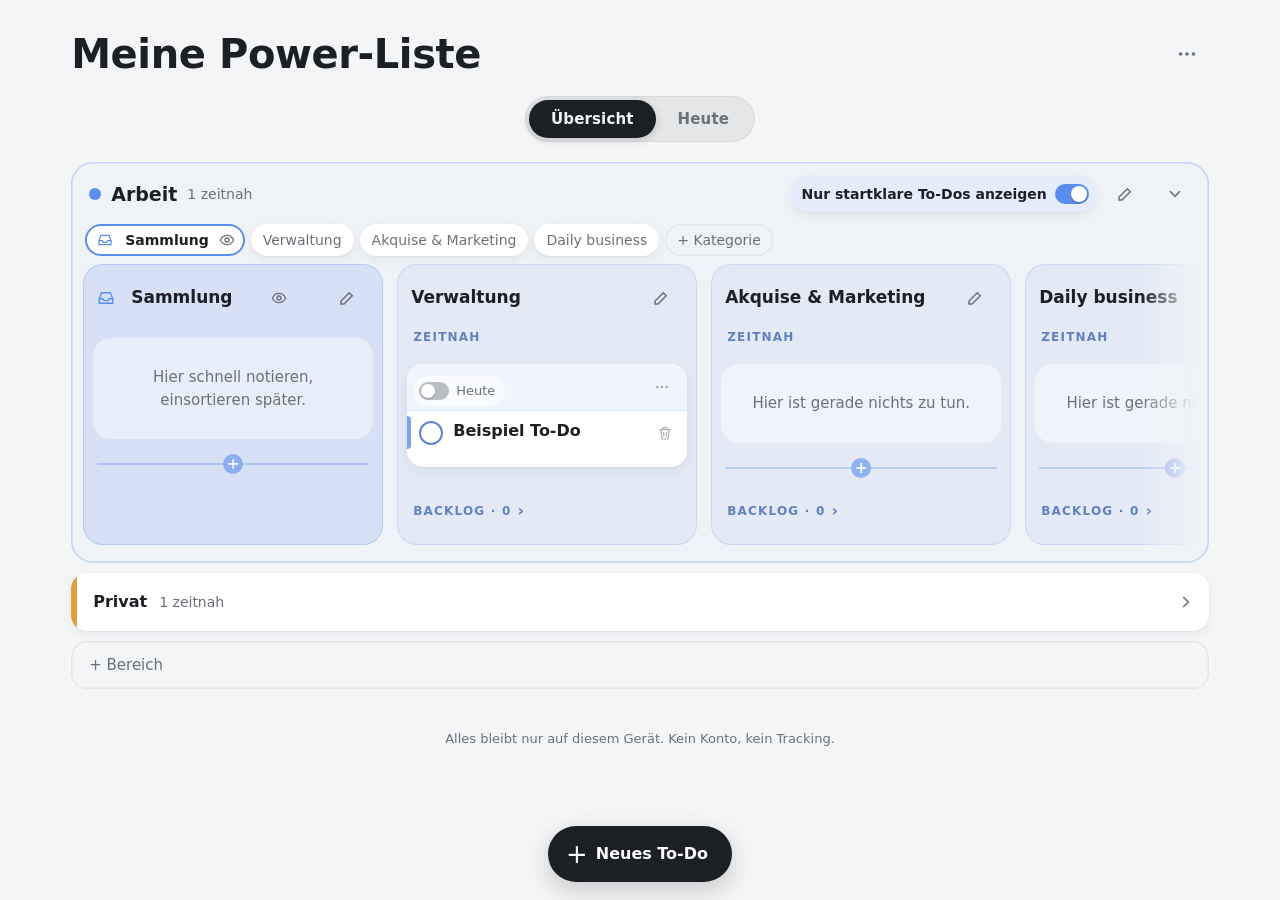
==== commit e9615809: "Version C 1.0.39: Zurück-Taste beendet Eingabe, kein Rückgängig beim Anlegen, Fortschrittsbalken übe" ====
--- a/index.html
+++ b/index.html
@@ -2,7 +2,7 @@
 <html lang="de">
 <head>
 <meta charset="utf-8">
-<meta name="viewport" content="width=device-width,initial-scale=1,viewport-fit=cover">
+<meta name="viewport" content="width=device-width,initial-scale=1,viewport-fit=cover,interactive-widget=resizes-visual">
 <title>Meine Power-Liste</title>
 <meta name="description" content="Ruhige To-Do-Liste für neurodivergente Menschen. Alles bleibt auf diesem Gerät.">
 <meta name="theme-color" content="#f4f5f7">
@@ -31,11 +31,10 @@
 </div>
 <div class="dock"><button class="plus" data-act="add"><span>+</span> Neues To-Do</button>
  <div class="qbar" id="qbar">
-  <p class="qlabel" id="qlabel" aria-live="polite"></p>
   <div class="qrow">
-   <button type="button" class="qarrow prev" data-act="qstep" data-d="-1" aria-label="Vorherige Kategorie (lange drücken: alle Kategorien)"><svg width="20" height="20" viewBox="0 0 24 24" fill="none" stroke="currentColor" stroke-width="2.6" stroke-linecap="round" stroke-linejoin="round"><path d="M15 6l-6 6 6 6"/></svg></button>
-   <input class="qin" id="qin" placeholder="Neues To-Do" autocomplete="off" enterkeyhint="send" aria-label="Neues To-Do">
-   <button type="button" class="qarrow next" data-act="qstep" data-d="1" aria-label="Nächste Kategorie (lange drücken: alle Kategorien)"><svg width="20" height="20" viewBox="0 0 24 24" fill="none" stroke="currentColor" stroke-width="2.6" stroke-linecap="round" stroke-linejoin="round"><path d="M9 6l6 6-6 6"/></svg></button>
+   <button type="button" class="qarrow qprev" data-act="qstep" data-d="-1" aria-label="Vorherige Kategorie (lange drücken: alle Kategorien)"><svg width="20" height="20" viewBox="0 0 24 24" fill="none" stroke="currentColor" stroke-width="2.6" stroke-linecap="round" stroke-linejoin="round"><path d="M15 6l-6 6 6 6"/></svg></button>
+   <div class="qfield"><button type="button" class="qadd" data-act="qadd" aria-label="Eintragen"><svg width="18" height="18" viewBox="0 0 24 24" fill="none" stroke="currentColor" stroke-width="2.8" stroke-linecap="round"><path d="M12 5v14M5 12h14"/></svg></button><input class="qin" id="qin" placeholder="Neues To-Do" autocomplete="off" enterkeyhint="send" aria-label="Neues To-Do"></div>
+   <button type="button" class="qarrow qnext" data-act="qstep" data-d="1" aria-label="Nächste Kategorie (lange drücken: alle Kategorien)"><svg width="20" height="20" viewBox="0 0 24 24" fill="none" stroke="currentColor" stroke-width="2.6" stroke-linecap="round" stroke-linejoin="round"><path d="M9 6l6 6-6 6"/></svg></button>
   </div>
   <button type="button" class="qmore" data-act="qmore" aria-expanded="false" aria-controls="qopts" aria-label="Wohin einsortieren?"><svg width="18" height="12" viewBox="0 0 24 14" fill="none" stroke="currentColor" stroke-width="2.6" stroke-linecap="round" stroke-linejoin="round"><path d="M5 10l7-6 7 6"/></svg></button>
   <div class="qopts" id="qopts" inert></div>
--- a/css/app.css
+++ b/css/app.css
@@ -220,7 +220,7 @@
 /* Vorher-To-Dos auf der Ziel-Karte: nur wenig eingerückt (10 + 8 px je Ebene), dünne Linie in Bereichsfarbe */
 .tree .tcard>ul{margin:6px -4px 0;padding:0;border:0}
 .tree .tcard ul ul{margin-left:10px;padding-left:8px;border-left:2px solid color-mix(in srgb,var(--c) 30%,transparent)}
-.tcard .pbar{margin:10px 0 2px 38px}
+.tcard .pbar{margin:10px -12px 2px;border-radius:0} /* 1.0.39: über die ganze Breite der Karte */
 /* Knopf „3 Vorher-To-Dos“ auf einer Ziel-Karte: klappt die Vorher-To-Dos auf und zu */
 .ttog{display:flex;align-items:center;gap:4px;min-height:32px;margin:6px 0 0 30px;padding:2px 10px 2px 4px;border-radius:12px;font-size:13px;color:var(--mute)}
 .ttog:hover{background:var(--soft);color:var(--ink)}
@@ -650,14 +650,24 @@
  .dock .plus{display:none}
  .dock{padding:6px 0 calc(4px + env(safe-area-inset-bottom));background:linear-gradient(transparent,var(--bg) 35%)}
  .qbar{display:grid;pointer-events:auto;width:min(100%,520px);padding:0 12px;justify-items:center}
- .qlabel{margin:0 0 4px;max-width:100%;padding:1px 10px;border-radius:10px;font-size:12px;font-weight:600;color:color-mix(in srgb,var(--c) 70%,var(--ink));background:color-mix(in srgb,var(--c) 12%,var(--bg));white-space:nowrap;overflow:hidden;text-overflow:ellipsis}
+ /* Leiste liegt als eigene Ebene über allem; mit Tastatur rutscht sie per transform darüber (app.js) */
+ .dock{z-index:20;will-change:transform}
  .qrow{display:flex;align-items:center;gap:8px;width:100%}
- .qarrow{flex:none;width:44px;height:44px;border-radius:50%;display:grid;place-items:center;background:var(--orange);color:var(--orangeInk);box-shadow:0 4px 12px rgb(0 0 0/.16);user-select:none;-webkit-user-select:none;-webkit-touch-callout:none;touch-action:manipulation;transition:opacity .15s,background .15s}
+ .qarrow{flex:none;width:44px;height:44px;padding:0;border-radius:50%;display:flex;align-items:center;justify-content:center;background:var(--orange);color:var(--orangeInk);box-shadow:0 4px 12px rgb(0 0 0/.16);user-select:none;-webkit-user-select:none;-webkit-touch-callout:none;touch-action:manipulation;transition:opacity .15s,background .15s}
+ .qarrow svg{display:block;flex:none}
  .qarrow.off{background:color-mix(in srgb,var(--mute) 30%,var(--bg));color:var(--mute);box-shadow:none;opacity:.7}
  .qarrow:not(.off):active{transform:scale(.94)}
- .qin{flex:1;min-width:0;height:44px;padding:0 18px;border-radius:22px;border:0;background:var(--acc);color:var(--accInk);font-size:16px;font-weight:600;box-shadow:0 6px 18px rgb(0 0 0/.16)}
- .qin::placeholder{color:color-mix(in srgb,var(--accInk) 70%,transparent);font-weight:600}
- .qin:focus{outline:none;box-shadow:0 6px 18px rgb(0 0 0/.16),0 0 0 3px color-mix(in srgb,var(--c) 60%,transparent)}
+ /* Rundes Feld mit Haken rechts drin (Version C 1.0.36). Der Hinweistext sagt, wohin es geht. */
+ .qfield{flex:1;min-width:0;height:44px;display:flex;align-items:center;border-radius:22px;background:var(--acc);color:var(--accInk);box-shadow:0 6px 18px rgb(0 0 0/.16);padding:0}
+ .qfield:focus-within{box-shadow:0 6px 18px rgb(0 0 0/.16),0 0 0 3px color-mix(in srgb,var(--c) 60%,transparent)}
+ .qin{flex:1;min-width:0;height:44px;padding:0 16px 0 10px;border:0;border-radius:22px;background:transparent;color:inherit;font-size:16px;font-weight:600;text-overflow:ellipsis;white-space:nowrap;overflow:hidden}
+ .qin::placeholder{font-size:15px;text-overflow:ellipsis}
+ .qin::placeholder{color:color-mix(in srgb,var(--accInk) 45%,transparent);font-weight:500}
+ .qin:focus{outline:none}
+ /* 1.0.39: „+“ links im Feld ist Symbol und Knopf zugleich */
+ .qadd{flex:none;width:36px;height:36px;margin-left:4px;padding:0;border-radius:50%;display:flex;align-items:center;justify-content:center;background:var(--c);color:#fff;touch-action:manipulation}
+ .qadd svg{display:block}
+ .qadd:active{transform:scale(.92)}
  .qmore{width:56px;height:20px;display:grid;place-items:center;color:var(--mute);border-radius:10px}
  .qmore svg{transition:transform .25s}
  .qbar.open .qmore svg{transform:rotate(180deg)}
@@ -672,7 +682,9 @@
  .qline .seg label{min-height:36px}
  .qline .opt{min-height:40px;gap:8px;font-size:15px}
  .qfull{display:block;margin:6px auto 0;font-size:14px}
- #toast{bottom:calc(var(--dockh,96px) + 6px)}
+ #toast{bottom:calc(var(--dockh,96px) + var(--kb,0px) + 6px)}
+ /* Popups (Blatt von unten) ebenfalls über der Tastatur */
+ #modal{padding-bottom:var(--kb,0px)}
 
  /* Die Pfeile neben den Spalten entfallen: die Spalten haben die volle Breite */
  .colarrow{display:none}
@@ -690,3 +702,29 @@
  .cathead .mswitch{padding:0 6px 0 10px}
 }
 @media(max-width:380px){.cathead{flex-wrap:nowrap}.cathead .mswitch{order:0;margin:0}}
+
+/* ============================================================================
+   Version C 1.0.38 – Handy: Kartenkopf und Haupt-To-Do in einer Zeile
+   Kopfleiste (.chead) und Körper (.cbody) lösen sich auf (display:contents), ihre Teile stehen in
+   einer Zeile: Häkchen · Titel · Listenstand · Heute · Pfeil mit Anzahl · Mülleimer. Die drei Punkte
+   entfallen, ihr Menü öffnet sich mit langem Drücken auf die Karte (app.js, Abschnitt Ziehen Nr. 6).
+   ============================================================================ */
+.ceye{width:38px;height:38px}
+@media(max-width:600px){
+ .card{display:flex;flex-wrap:wrap;align-items:flex-start;column-gap:4px;padding:10px 8px 10px 12px}
+ .card>.chead,.card>.cbody{display:contents}
+ .card>:not(.chead):not(.cbody){order:10;flex:1 0 100%;min-width:0}
+ .card .cbody>.check{order:1;flex:none;margin-right:6px}
+ .card .cbody>.ctext{order:2;flex:1 1 0;min-width:0;align-self:center}
+ .card .chead>.lcount{order:3;align-self:center}
+ .card .chead>.today{order:4;margin:0;align-self:center;min-height:30px;padding:0 4px;gap:4px;background:transparent;font-size:12px}
+ .card .chead>.today span{font-size:11px}
+ .card .chead>.today[aria-checked=true]{background:transparent}
+ .card .chead>.cardtog{order:5;align-self:center}
+ .card .cbody>.cacts{order:6;margin:0;align-self:center}
+ .card .chead>.sp,.card .chead>.cgrip,.card .chead>.hbtn[data-act=move]{display:none}
+ /* Leiste unten ausblenden, solange die Tastatur für ein anderes Feld offen ist */
+ .dock.kbhide{visibility:hidden}
+}
+
+@media(max-width:600px){.card .tcard .pbar,.card.tcard>.pbar{margin:8px -8px 2px -12px}}
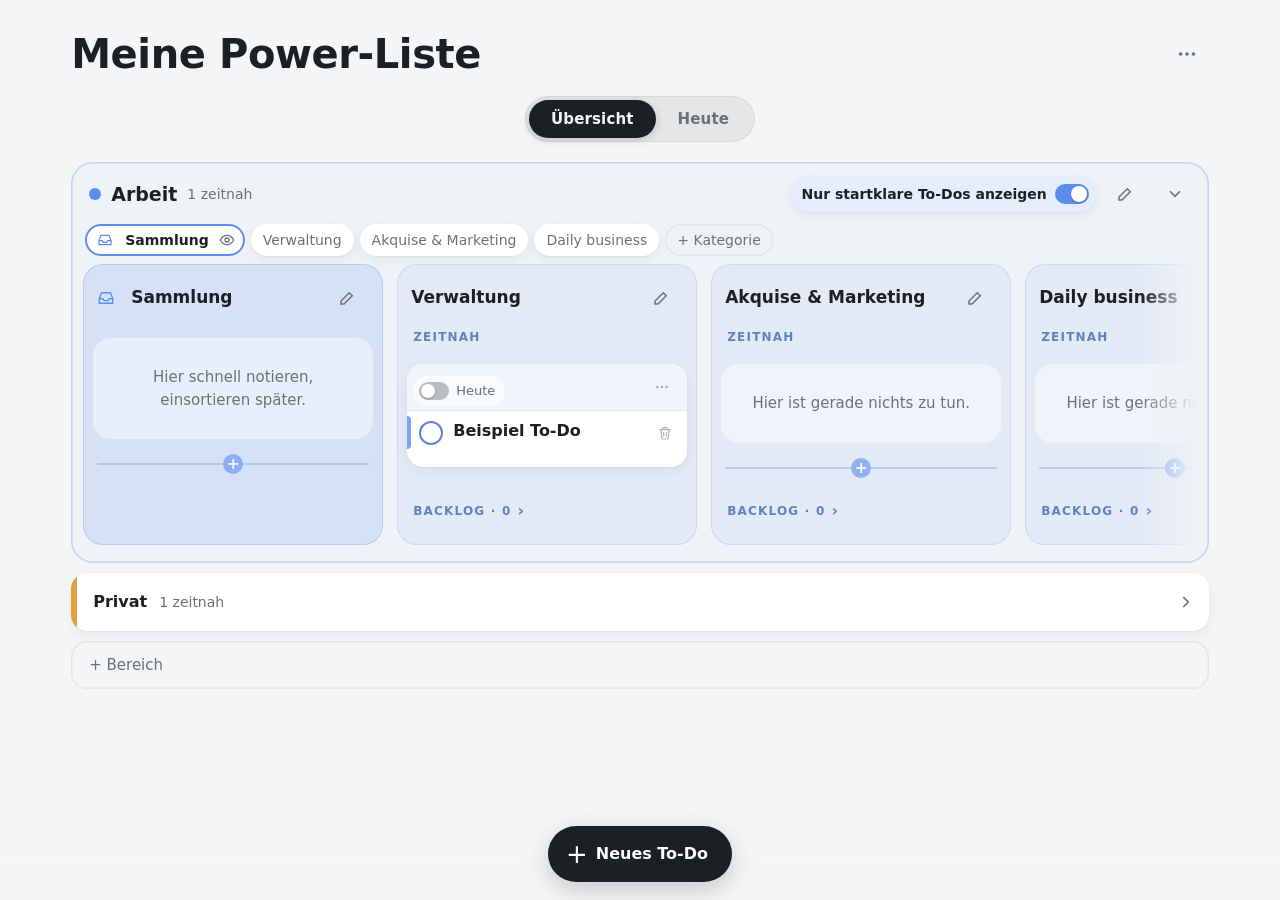
==== commit e52ab042: "Version C 1.0.43: Handy – Plus rechts, Heute-Eingabe mit Bereichswahl, Kartenmenü beim Halten (auch " ====
--- a/index.html
+++ b/index.html
@@ -21,19 +21,19 @@
  <header>
   <input class="name" id="name" aria-label="Name der Liste" autocomplete="off">
   <span id="inboxSlot"></span>
-  <button class="iconbtn" data-act="menu" aria-label="Einstellungen"><svg width="22" height="22" viewBox="0 0 24 24" fill="currentColor"><circle cx="5" cy="12" r="2"/><circle cx="12" cy="12" r="2"/><circle cx="19" cy="12" r="2"/></svg></button>
+  <button class="iconbtn" data-act="menu" aria-label="Menü" aria-haspopup="menu"><svg width="22" height="22" viewBox="0 0 24 24" fill="currentColor"><circle cx="5" cy="12" r="2"/><circle cx="12" cy="12" r="2"/><circle cx="19" cy="12" r="2"/></svg></button>
  </header>
  <div class="switch" role="group" aria-label="Ansicht">
   <button data-view="baum">Übersicht</button><button data-view="heute">Heute</button>
  </div>
  <main id="acc"></main>
- <p class="foot">Alles bleibt nur auf diesem Gerät. Kein Konto, kein Tracking.</p>
+ <p class="foot" aria-hidden="true"></p>
 </div>
 <div class="dock"><button class="plus" data-act="add"><span>+</span> Neues To-Do</button>
  <div class="qbar" id="qbar">
   <div class="qrow">
    <button type="button" class="qarrow qprev" data-act="qstep" data-d="-1" aria-label="Vorherige Kategorie (lange drücken: alle Kategorien)"><svg width="20" height="20" viewBox="0 0 24 24" fill="none" stroke="currentColor" stroke-width="2.6" stroke-linecap="round" stroke-linejoin="round"><path d="M15 6l-6 6 6 6"/></svg></button>
-   <div class="qfield"><button type="button" class="qadd" data-act="qadd" aria-label="Eintragen"><svg width="18" height="18" viewBox="0 0 24 24" fill="none" stroke="currentColor" stroke-width="2.8" stroke-linecap="round"><path d="M12 5v14M5 12h14"/></svg></button><input class="qin" id="qin" placeholder="Neues To-Do" autocomplete="off" enterkeyhint="send" aria-label="Neues To-Do"></div>
+   <div class="qfield"><input class="qin" id="qin" placeholder="Neues To-Do" autocomplete="off" enterkeyhint="send" aria-label="Neues To-Do"><button type="button" class="qadd" data-act="qadd" aria-label="Eintragen"><svg width="18" height="18" viewBox="0 0 24 24" fill="none" stroke="currentColor" stroke-width="2.8" stroke-linecap="round"><path d="M12 5v14M5 12h14"/></svg></button></div>
    <button type="button" class="qarrow qnext" data-act="qstep" data-d="1" aria-label="Nächste Kategorie (lange drücken: alle Kategorien)"><svg width="20" height="20" viewBox="0 0 24 24" fill="none" stroke="currentColor" stroke-width="2.6" stroke-linecap="round" stroke-linejoin="round"><path d="M9 6l6 6-6 6"/></svg></button>
   </div>
   <button type="button" class="qmore" data-act="qmore" aria-expanded="false" aria-controls="qopts" aria-label="Wohin einsortieren?"><svg width="18" height="12" viewBox="0 0 24 14" fill="none" stroke="currentColor" stroke-width="2.6" stroke-linecap="round" stroke-linejoin="round"><path d="M5 10l7-6 7 6"/></svg></button>
--- a/css/app.css
+++ b/css/app.css
@@ -728,3 +728,63 @@
 }
 
 @media(max-width:600px){.card .tcard .pbar,.card.tcard>.pbar{margin:8px -8px 2px -12px}}
+
+/* ============================================================================
+   Version C 1.0.40 – Handy: Bereichskopf schlanker
+   Der farbige Kreis links ist größer und trägt den Pfeil (antippen = zu- bzw. aufklappen).
+   Rechts nur „Nur Startklares“. Bearbeiten (Name, Farbe, Löschen): Kopf lange drücken → Popup.
+   ============================================================================ */
+.cball{display:none}
+@media(max-width:600px){
+ .cathead .cattog{display:none}
+ .cathead{padding-right:10px}
+ .cdot{width:44px;height:44px;margin-left:-8px;border-radius:50%}
+ .cdot i,.catbar .cball{width:26px;height:26px;border-radius:50%;background:var(--c);color:#fff;display:grid;place-items:center}
+ .cdot i svg{width:16px;height:16px;transform:rotate(90deg);color:#fff}
+ .cname{padding:0 4px;pointer-events:none}
+ .catbar:not(.new)::before{display:none}
+ .catbar:not(.new) .cball{display:grid;flex:none;margin-left:1px}
+ .catbar:not(.new) .cball svg{width:16px;height:16px;color:#fff}
+ .catbar:not(.new)>svg{display:none}
+ .catbar:not(.new){gap:12px}
+ .cathead,.catbar{user-select:none;-webkit-user-select:none;-webkit-touch-callout:none}
+ .cathead.pressing,.catbar.pressing{background:color-mix(in srgb,var(--c) 22%,var(--bg))}
+}
+.btn.ghost.danger{color:#b8392e}
+
+
+/* Version C 1.0.42 – Handy: statt farbigem Kreis ein etwas dickerer Pfeil in der Farbe des Bereichs;
+   Name, Pfeil und „Nur Startklares“ stehen auf einer Höhe (Name ohne feste Mindesthöhe, mittig). */
+@media(max-width:600px){
+ .cdot{width:40px;margin-left:-10px}
+ .cdot i,.catbar .cball{background:none;width:24px;height:24px}
+ .cdot i svg,.catbar:not(.new) .cball svg{width:22px;height:22px;color:var(--c);stroke-width:3}
+ .cathead .cname{min-height:0;align-self:center}
+ .catbar:not(.new) .cball{margin-left:-2px}
+}
+
+/* ============================================================================
+   Version C 1.0.43 – Handy-Feinschliff
+   ============================================================================ */
+/* Menü ⋯ neben dem Namen der Liste */
+.appmenu .animitem{display:flex;align-items:center;gap:12px;justify-content:space-between}
+.appmenu .animitem i{flex:none;width:34px;height:20px;border-radius:10px;background:var(--line);position:relative;transition:background .15s}
+.appmenu .animitem i::after{content:'';position:absolute;left:2px;top:2px;width:16px;height:16px;border-radius:50%;background:#fff;box-shadow:0 1px 2px rgb(0 0 0/.25);transition:transform .15s}
+.appmenu .animitem[aria-checked=true] i{background:var(--acc)}
+.appmenu .animitem[aria-checked=true] i::after{transform:translateX(14px)}
+/* Bereich wählen beim Eintragen in „Heute“ */
+.qhmenu .qhq{margin:4px 12px 6px;font-size:13px;color:var(--mute)}
+.qhmenu [data-act=qheute]{display:flex;align-items:center;gap:10px}
+.qhmenu [data-act=qheute] i{flex:none;width:10px;height:10px;border-radius:50%;background:var(--c)}
+.foot{min-height:1em}
+@media(max-width:600px){
+ /* „+“ rechts im Feld */
+ .qin{padding:0 8px 0 16px}
+ .qadd{margin:0 4px 0 0}
+ /* „Heute“: keine Pfeile, Feld so breit wie die ganze Zeile */
+ .qbar.qheute .qarrow{display:none}
+ /* Häkchen des Haupt-To-Dos mittig zum Titel */
+ .card .cbody>.check{align-self:center}
+ /* „+ Bereich“ wie die Bereichsköpfe: eckig, volle Breite */
+ .catbar.new{margin:0 calc(-1 * max(4vw,16px));width:auto;border-radius:0;min-height:54px;padding:0 14px 0 max(4vw,16px)}
+}
